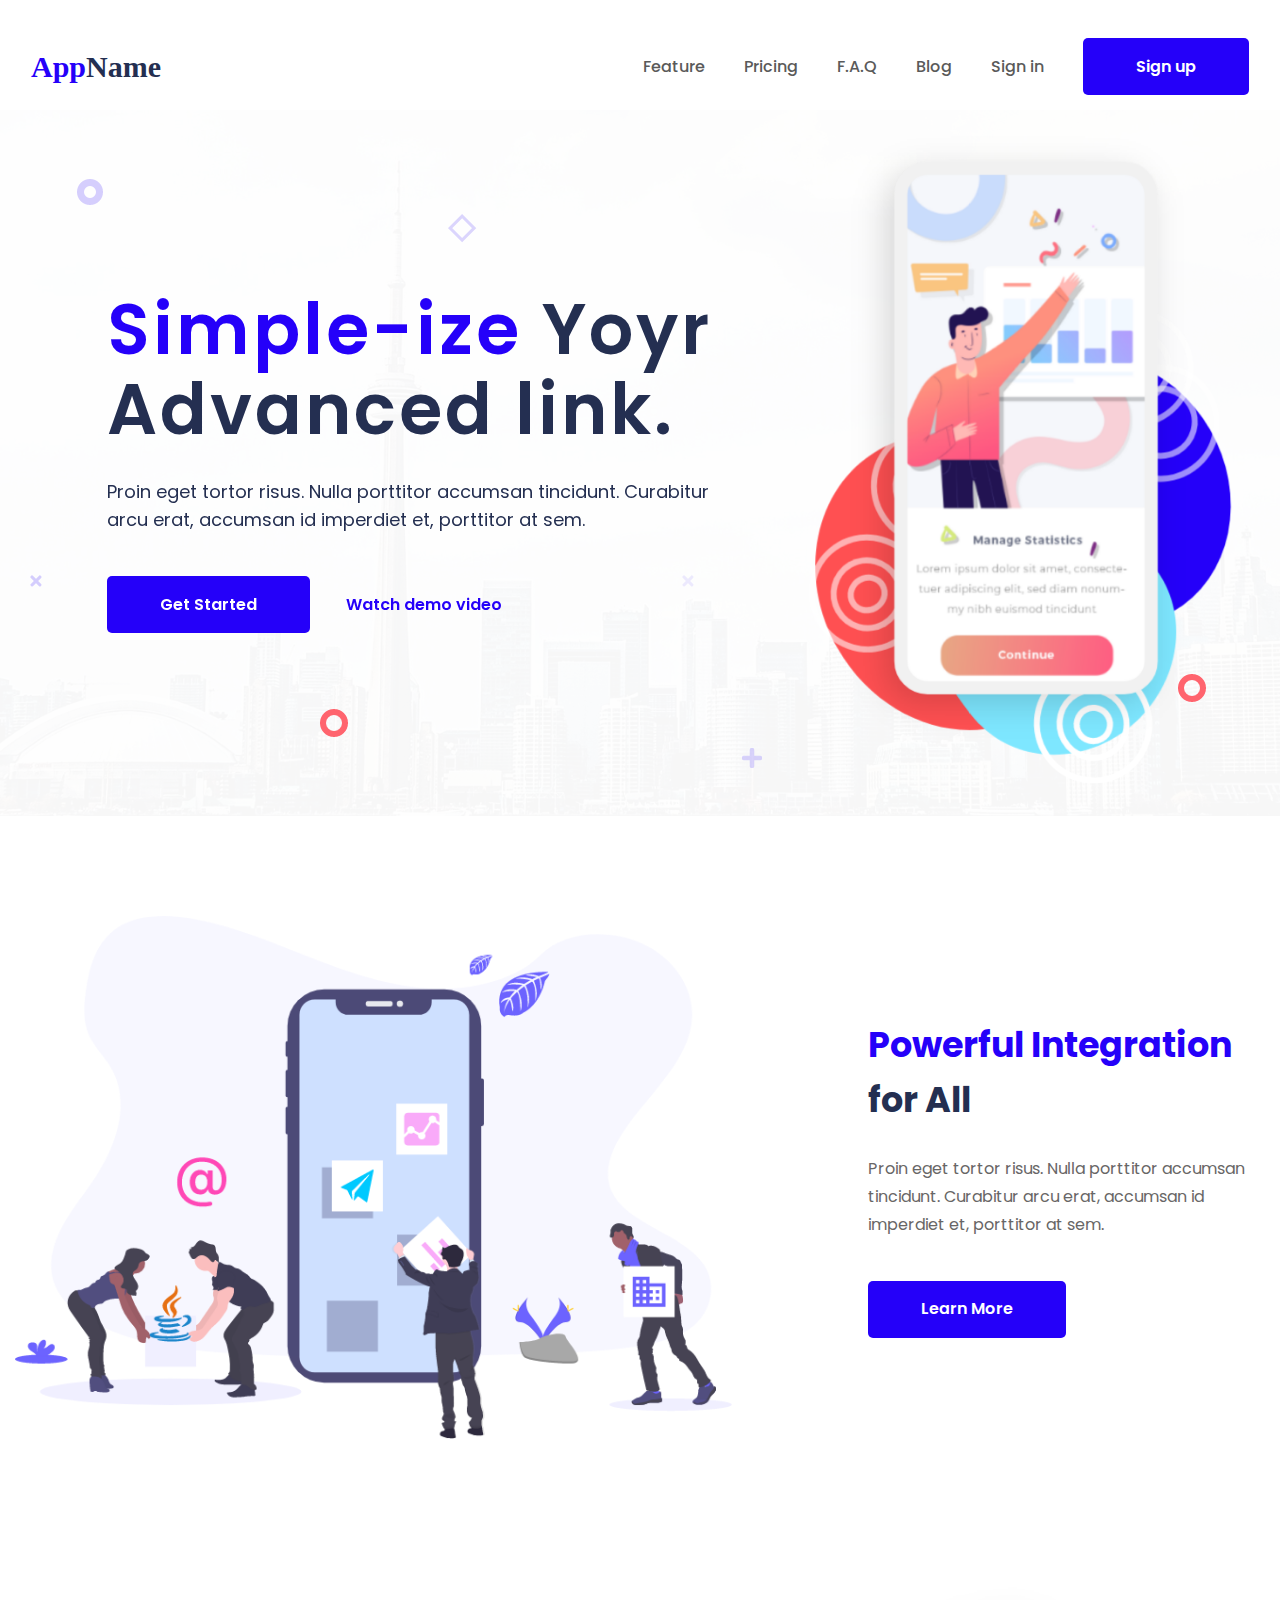
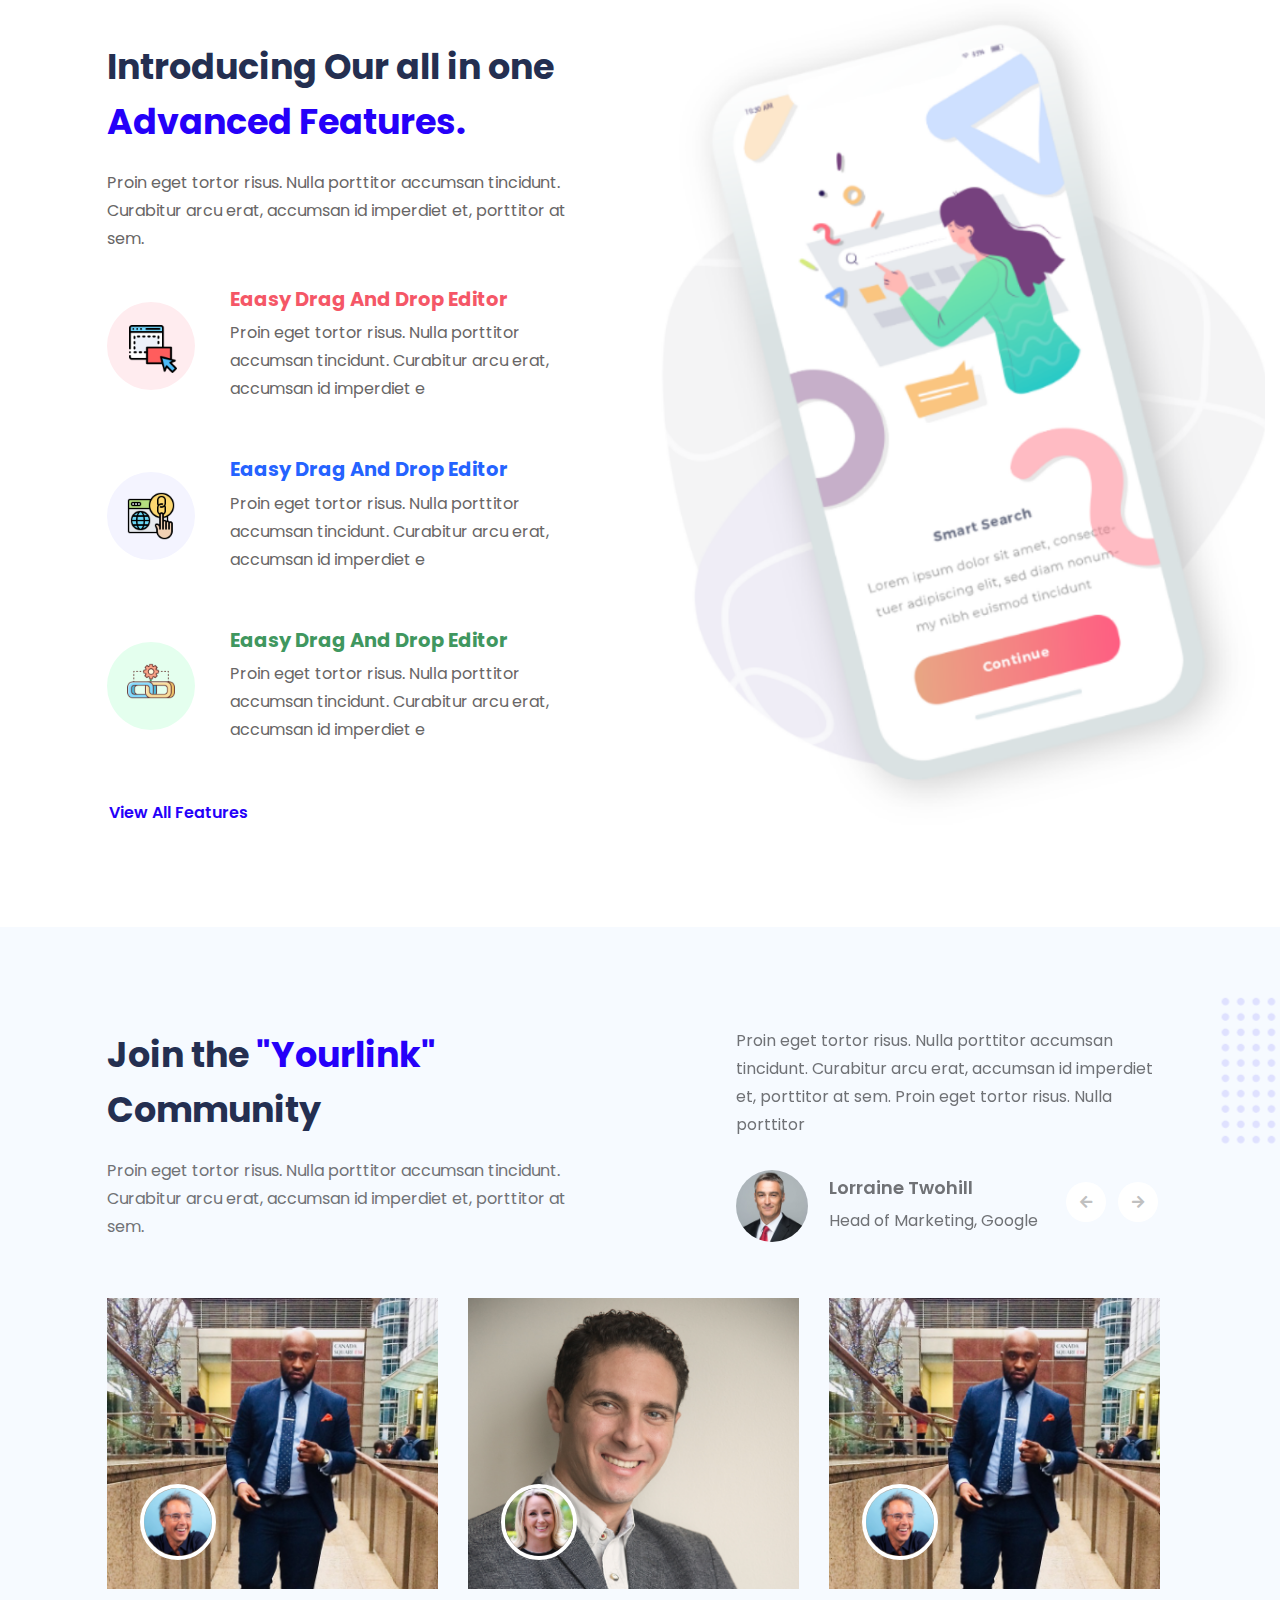
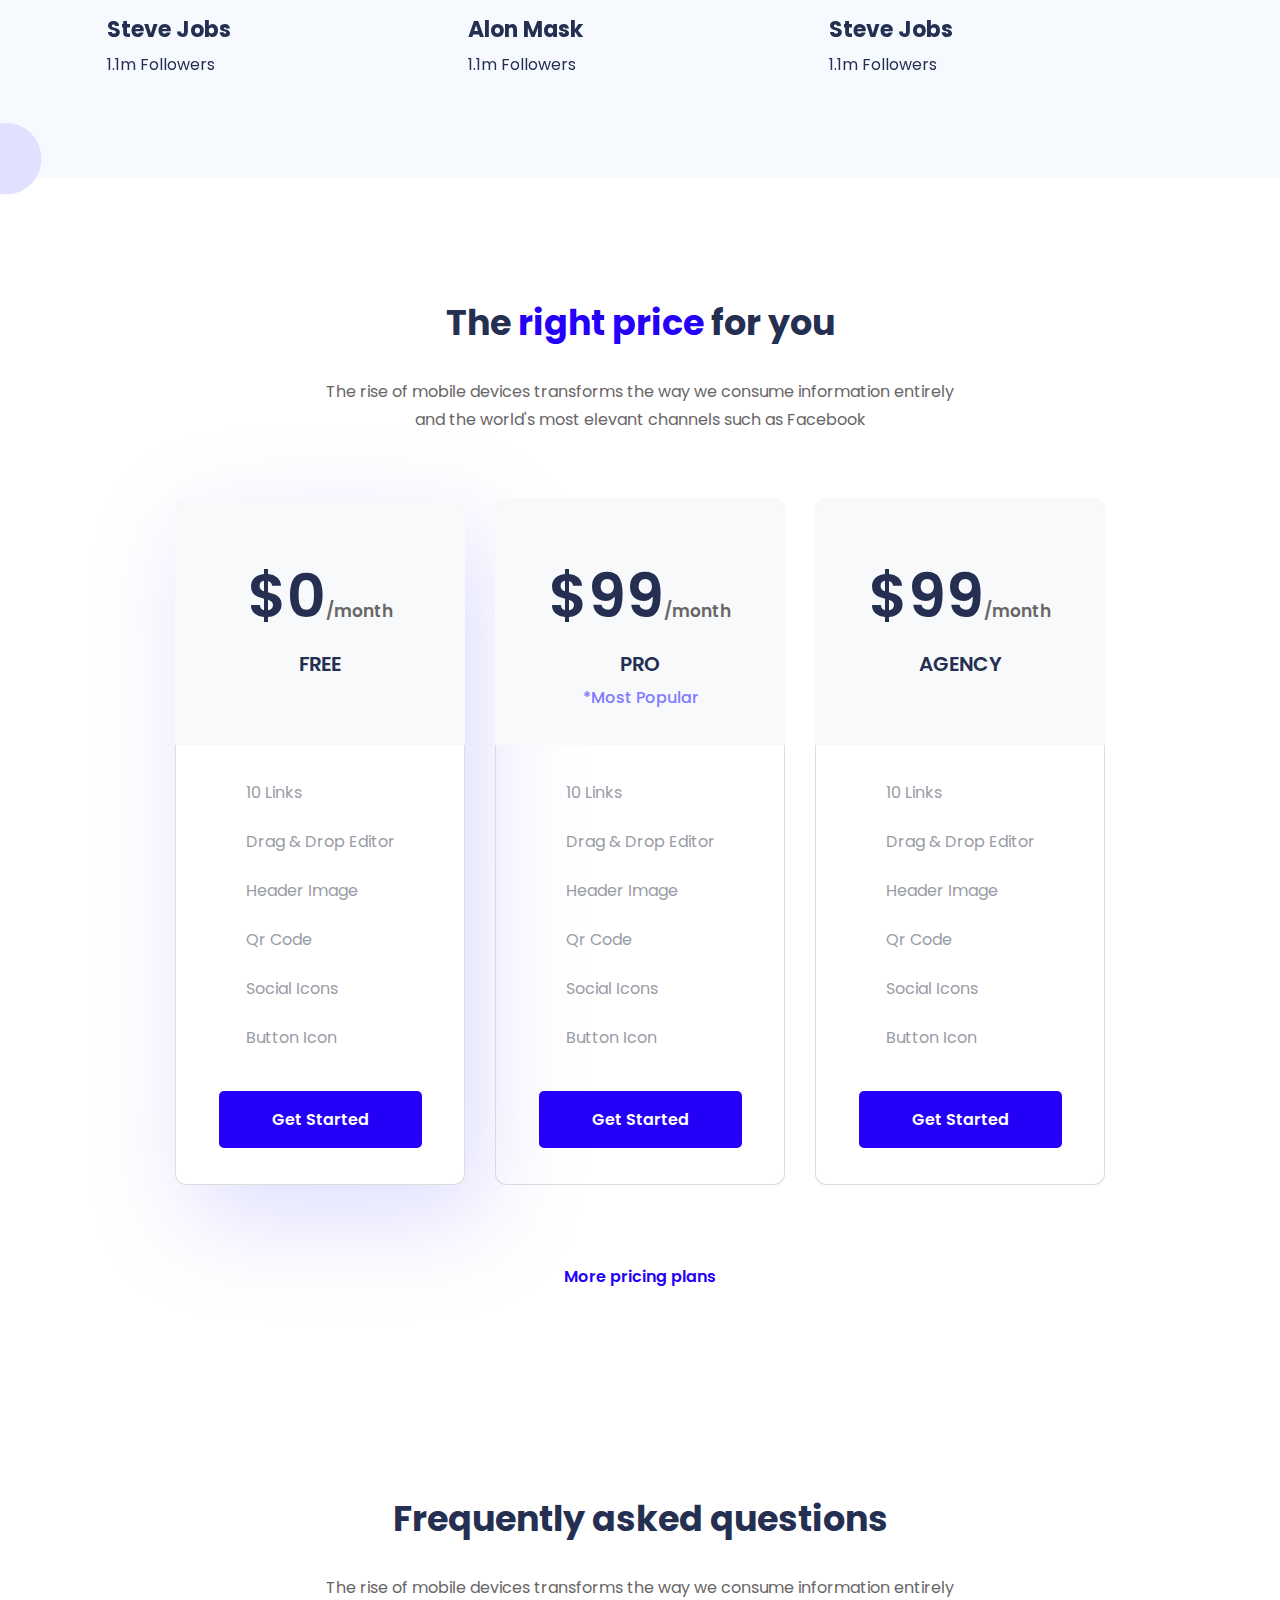
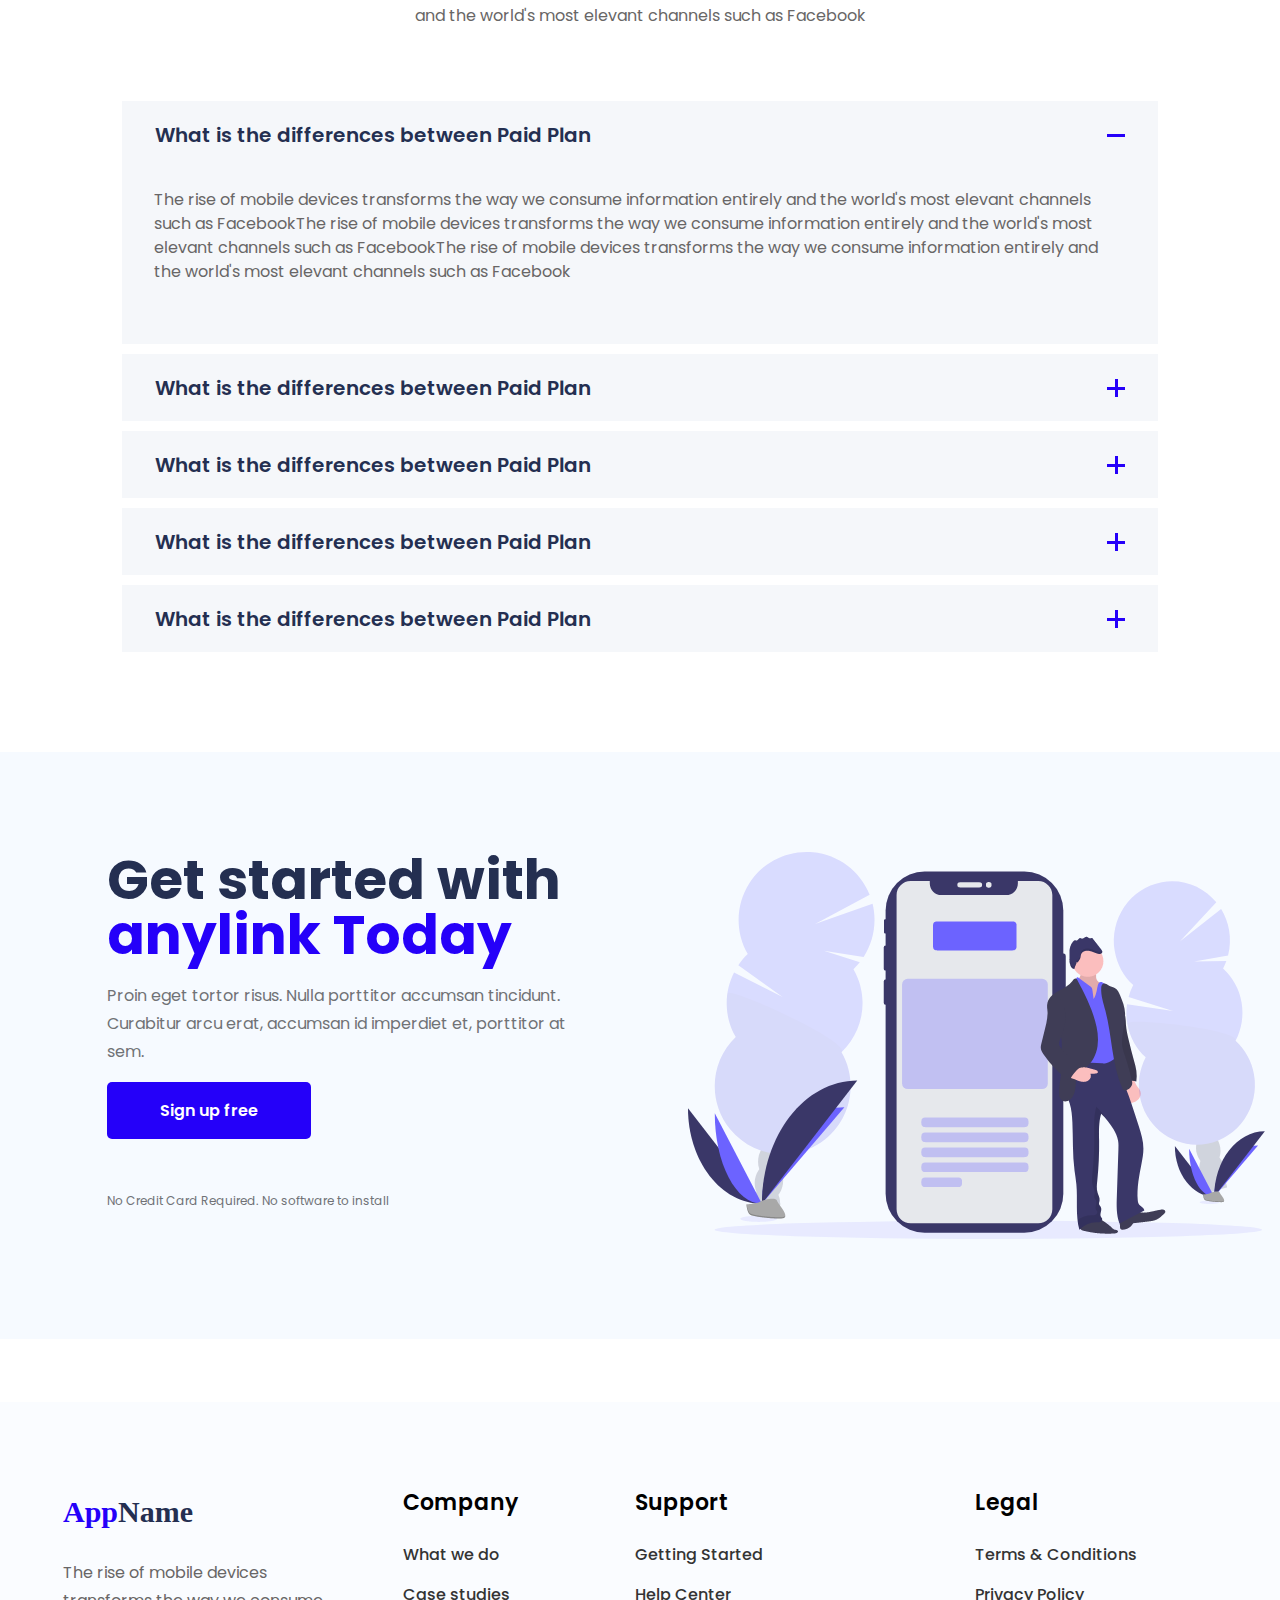
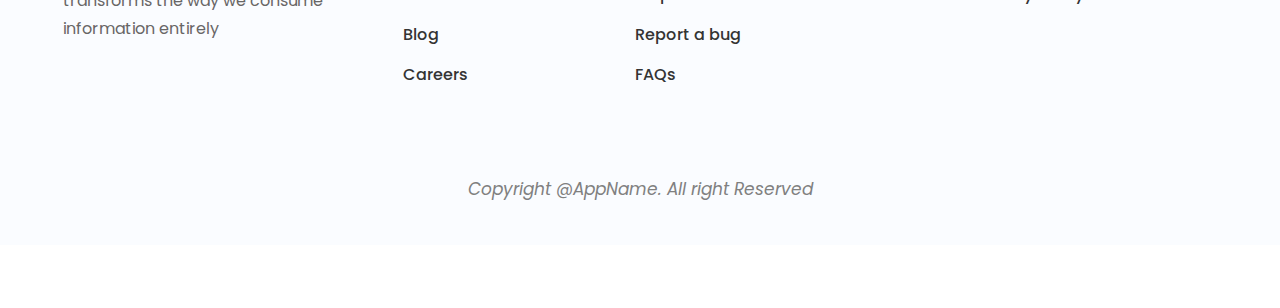
==== index.html @ e077b630 "AppName landing page init" ====
<!DOCTYPE html>
<html lang="en">
<head>
	<meta charset="UTF-8">
	<meta name="viewport" content="width=device-width, initial-scale=1, shrink-to-fit=no">
	<!-- Site Meta Data for Better SEO -->
    <meta name="author" content="Developer Zahid | Zahid Hasan Munna">
    <meta name="description" content="My name is Zahid Hasan Munna. I'm a Front-End Developer. I created this App Landing Page Website from a Adobe XD Template">
    <meta name="keywords" content="app landing page, app landing website, landing page, landing website, app website, frontend developer, frontend designer, xd to HTML, xd to website, web designer, developer, designer, dev-z">
	<meta property="og:image" content="./assets/images/web-preview/og-image.png">
	<meta name="theme-color" content="#817AFF">
	<meta name="twitter:card" content="summary_large_image">
	<!-- Site Title -->
	<title>AppName</title>
	<!-- Favicon Link -->
	<link rel="icon" type="image/png" sizes="512x512" href="./assets/images/favicon/android-chrome-512x512.png">
	<link rel="icon" type="image/png" sizes="192x192" href="./assets/images/favicon/android-chrome-192x192.png">
	<link rel="apple-touch-icon" sizes="180x180" href="./assets/images/favicon/apple-touch-icon.png">
	<link rel="icon" type="image/png" sizes="32x32" href="./assets/images/favicon/favicon-32x32.png">
	<link rel="icon" type="image/png" sizes="16x16" href="./assets/images/favicon/favicon-16x16.png">
	<link rel="icon" type="image/x-icon" href="./assets/images/favicon/favicon.ico">
	<!-- All CSS -->
	<link rel="stylesheet" href="./assets/plugins/bootstrap/css/bootstrap.min.css">
	<link rel="stylesheet" href="./assets/plugins/slick-slider/css/slick.css">
	<link rel="stylesheet" href="./assets/css/style.css">
</head>
<body data-spy="scroll" data-target="#navbarSupportedContent" data-offset="100">
	<!-- Header Section -->
	<header class="header header--primary w-100">
		<nav class="navbar navbar-expand-lg">
			<div class="container">
				<a class="navbar-brand font-weight-bold" href="./index.html">
					<img src="./assets/images/logo/logo.svg" alt="Logo Image" class="img-fluid">
				</a>
				<button class="navbar-toggler" type="button" data-toggle="collapse" data-target="#navbarSupportedContent" aria-controls="navbarSupportedContent" aria-expanded="false" aria-label="Toggle navigation">
					<i class="appname-icon-menu"></i>
				</button>
			
				<div class="collapse navbar-collapse" id="navbarSupportedContent">
					<ul class="navbar-nav align-items-lg-center text-center ml-auto">
						<li class="nav-item">
							<a class="nav-link" href="#feature">Feature</a>
						</li>
						<li class="nav-item">
							<a class="nav-link" href="#pricing">Pricing</a>
						</li>
						<li class="nav-item">
							<a class="nav-link" href="#faq">F.A.Q</a>
						</li>
						<li class="nav-item dropdown">
							<a class="nav-link dropdown-toggle" href="#!" id="navbarDropdown" role="button" data-toggle="dropdown" aria-haspopup="true" aria-expanded="false">
								Blog
							</a>
							<div class="dropdown-menu mt-0 border-0 text-center text-lg-left" aria-labelledby="navbarDropdown">
								<a class="dropdown-item" href="./blog.html">Blog</a>
								<a class="dropdown-item" href="./blog-details.html">Blog Details</a>
							</div>
						</li>
						<li class="nav-item">
							<a class="nav-link" href="./login.html">Sign in</a>
						</li>
						<li class="nav-item">
							<a class="primary-btn d-inline-block" href="#!">Sign up</a>
						</li>
					</ul>
				</div>
			</div>
		</nav>
	</header>
	<!-- Off Canvas Menu Toggler -->
	<div class="offCanvasMenuCloser position-fixed" data-toggle="collapse" data-target="#navbarSupportedContent" role="button" aria-controls="navbarSupportedContent" aria-expanded="false" aria-label="Toggle navigation"></div>

	<!-- Banner Section -->
	<section class="banner position-relative overflow-hidden">
		<span class="shape shape--1 d-inline-block user-select-none position-absolute">
			<img src="./assets/images/banner/banner-shape-1.png" alt="Banner Shape" class="shape__image shape__image--1 img-fluid" style="--i:0">
		</span>
		<span class="shape shape--2 d-inline-block user-select-none position-absolute">
			<img src="./assets/images/banner/banner-shape-2.png" alt="Banner Shape" class="shape__image shape__image--2 img-fluid" style="--i:1">
		</span>
		<span class="shape shape--3 d-inline-block user-select-none position-absolute">
			<img src="./assets/images/banner/banner-shape-3.png" alt="Banner Shape" class="shape__image shape__image--3 img-fluid" style="--i:2">
		</span>
		<span class="shape shape--4 d-inline-block user-select-none position-absolute">
			<img src="./assets/images/banner/banner-shape-4.png" alt="Banner Shape" class="shape__image shape__image--4 img-fluid" style="--i:3">
		</span>
		<span class="shape shape--5 d-inline-block user-select-none position-absolute">
			<img src="./assets/images/banner/banner-shape-1.png" alt="Banner Shape" class="shape__image shape__image--5 img-fluid" style="--i:4">
		</span>
		<span class="shape shape--6 d-inline-block user-select-none position-absolute">
			<img src="./assets/images/banner/banner-shape-5.png" alt="Banner Shape" class="shape__image shape__image--6 img-fluid" style="--i:5">
		</span>
		<span class="shape shape--7 d-inline-block user-select-none position-absolute">
			<img src="./assets/images/banner/banner-shape-3.png" alt="Banner Shape" class="shape__image shape__image--7 img-fluid" style="--i:6">
		</span>
		<div class="container">
			<div class="row align-items-center">
				<div class="col-xl-6 offset-xl-1 col-lg-7 pl-xl-0 text-center text-lg-left">
					<h1 class="banner__title secondary-color"><span class="primary-color">Simple-ize</span> Yoyr Advanced link.</h1>
					<p class="banner__text secondary-color">Proin eget tortor risus. Nulla porttitor accumsan tincidunt. Curabitur arcu erat, accumsan id imperdiet et, porttitor at sem.</p>
					<div class="d-flex flex-column flex-sm-row align-items-center justify-content-center justify-content-lg-start">
						<a href="#!" class="primary-btn d-inline-block mb-4 mb-sm-0">Get Started</a>
						<a href="#!" class="secondary-btn d-inline-block">Watch demo video</a>
					</div>
				</div>
				<div class="col-xl-5 col-lg-5 pr-xl-0 text-center text-lg-right">
					<img src="./assets/images/banner/banner-image.png" alt="Banner Image" class="banner__image w-100">
				</div>
			</div>
		</div>
	</section>

	<!-- About Section -->
	<section class="about section-gap">
		<div class="container">
			<div class="row align-items-center">
				<div class="col-xl-7 col-lg-6 mb-4 mb-lg-0 text-center text-lg-left">
					<img src="./assets/images/about/about-image.png" alt="About Image" class="about__image w-100">
				</div>
				<div class="col-xl-4 col-lg-6 offset-xl-1 text-center text-lg-left">
					<div class="section-header">
						<h1 class="section-header__title secondary-color font-weight-bold"><span class="primary-color">Powerful Integration</span> for All</h1>
					</div>
					<p class="about__text">Proin eget tortor risus. Nulla porttitor accumsan tincidunt. Curabitur arcu erat, accumsan id imperdiet et, porttitor at sem.</p>
					<a href="#!" class="primary-btn d-inline-block">Learn More</a>
				</div>
			</div>
		</div>
	</section>

	<!-- Feature Section -->
	<section id="feature" class="feature section-gap overflow-hidden">
		<div class="container">
			<div class="row flex-lg-row-reverse">
				<div class="col-xl-6 col-lg-6 text-center text-lg-right">
					<img src="./assets/images/features/features-image.png" alt="Feature Image" class="feature__image">
				</div>
				<div class="col-xl-5 offset-xl-1 col-lg-6 pl-xl-0">
					<div class="section-header text-center text-md-left">
						<h1 class="section-header__title secondary-color font-weight-bold">Introducing Our all in one <span class="primary-color">Advanced Features.</span></h1>
					</div>
					<p class="feature__text pr-xl-5 text-center text-md-left">Proin eget tortor risus. Nulla porttitor accumsan tincidunt. Curabitur arcu erat, accumsan id imperdiet et, porttitor at sem.</p>
					<div class="row">
						<div class="col-xl-11 text-center text-sm-left">
							<div class="feature__block d-sm-flex align-items-center">
								<div class="feature__block__image flex-shrink-0">
									<img src="./assets/images/features/features-item-1.png" alt="Features Item Image" class="img-fluid">
								</div>
								<div class="feature__block__content mt-4 mt-sm-0">
									<h2 class="feature__block__title font-weight-bold danger-color">Eaasy Drag And Drop Editor</h2>
									<p class="mb-0">Proin eget tortor risus. Nulla porttitor accumsan tincidunt. Curabitur arcu erat, accumsan id imperdiet e</p>
								</div>
							</div>
							<div class="feature__block d-sm-flex align-items-center">
								<div class="feature__block__image flex-shrink-0">
									<img src="./assets/images/features/features-item-2.png" alt="Features Item Image" class="img-fluid">
								</div>
								<div class="feature__block__content mt-4 mt-sm-0">
									<h2 class="feature__block__title font-weight-bold primary-soft-color">Eaasy Drag And Drop Editor</h2>
									<p class="mb-0">Proin eget tortor risus. Nulla porttitor accumsan tincidunt. Curabitur arcu erat, accumsan id imperdiet e</p>
								</div>
							</div>
							<div class="feature__block d-sm-flex align-items-center">
								<div class="feature__block__image flex-shrink-0">
									<img src="./assets/images/features/features-item-3.png" alt="Features Item Image" class="img-fluid">
								</div>
								<div class="feature__block__content mt-4 mt-sm-0">
									<h2 class="feature__block__title font-weight-bold success-color">Eaasy Drag And Drop Editor</h2>
									<p class="mb-0">Proin eget tortor risus. Nulla porttitor accumsan tincidunt. Curabitur arcu erat, accumsan id imperdiet e</p>
								</div>
							</div>
							<div class="text-center text-md-left">
								<a href="#!" class="secondary-btn d-inline-block">View All Features</a>
							</div>
						</div>
					</div>
				</div>
			</div>
		</div>
	</section>

	<!-- Community Section -->
	<section class="community section-gap position-relative overflow-hidden">
		<img src="./assets/images/community/rounded-shape.png" alt="Rounded Shape" class="shape shape--left user-select-none img-fluid position-absolute">
		<img src="./assets/images/community/dotted-shape.png" alt="Dotted Shape" class="shape shape--right user-select-none img-fluid position-absolute">
		<div class="container">
			<div class="row justify-content-center">
				<div class="col-lg-5 pl-xl-0">
					<div class="section-header">
						<h1 class="section-header__title secondary-color font-weight-bold">Join the <span class="primary-color">"Yourlink"</span> Community</h1>
					</div>
					<p class="community__text pr-xl-5">Proin eget tortor risus. Nulla porttitor accumsan tincidunt. Curabitur arcu erat, accumsan id imperdiet et, porttitor at sem.</p>
				</div>
				<div class="col-lg-5 pl-xl-5">
					<div class="pl-xl-5">
						<div class="community__quote-slider">
							<div class="community__quote-slide">
								<p class="community__quote-slide__text mb-0">Proin eget tortor risus. Nulla porttitor accumsan tincidunt. Curabitur arcu erat, accumsan id imperdiet et, porttitor at sem. Proin eget tortor risus. Nulla porttitor </p>
								<div class="community__quote-slide__details d-flex align-items-center">
									<div class="community__quote-slide__avatar flex-shrink-0 rounded-circle position-relative">
										<img src="./assets/images/community/community-quote-image.png" alt="Community Quote Avatar" class="position-absolute w-100 h-100">
									</div>
									<div class="community__quote-slide__details__content">
										<h3 class="community__quote-slide__author">Lorraine Twohill</h3>
										<p class="community__quote-slide__position mb-0">Head of Marketing, Google</p>
									</div>
								</div>
							</div>
							<div class="community__quote-slide">
								<p class="community__quote-slide__text mb-0">Proin eget tortor risus. Nulla porttitor accumsan tincidunt. Curabitur arcu erat, accumsan id imperdiet et, porttitor at sem. Proin eget tortor risus. Nulla porttitor </p>
								<div class="community__quote-slide__details d-flex align-items-center">
									<div class="community__quote-slide__avatar flex-shrink-0 rounded-circle position-relative">
										<img src="./assets/images/community/community-image-sm-2.png" alt="Community Image Avatar" class="position-absolute w-100 h-100">
									</div>
									<div class="community__quote-slide__details__content">
										<h3 class="community__quote-slide__author">Steve Jobs</h3>
										<p class="community__quote-slide__position mb-0">Head of Marketing, Google</p>
									</div>
								</div>
							</div>
							<div class="community__quote-slide">
								<p class="community__quote-slide__text mb-0">Proin eget tortor risus. Nulla porttitor accumsan tincidunt. Curabitur arcu erat, accumsan id imperdiet et, porttitor at sem. Proin eget tortor risus. Nulla porttitor </p>
								<div class="community__quote-slide__details d-flex align-items-center">
									<div class="community__quote-slide__avatar flex-shrink-0 rounded-circle position-relative">
										<img src="./assets/images/community/community-image-sm-3.png" alt="Community Image Avatar" class="position-absolute w-100 h-100">
									</div>
									<div class="community__quote-slide__details__content">
										<h3 class="community__quote-slide__author">Jeff Bezos</h3>
										<p class="community__quote-slide__position mb-0">Head of Marketing, Google</p>
									</div>
								</div>
							</div>
							<div class="community__quote-slide">
								<p class="community__quote-slide__text mb-0">Proin eget tortor risus. Nulla porttitor accumsan tincidunt. Curabitur arcu erat, accumsan id imperdiet et, porttitor at sem. Proin eget tortor risus. Nulla porttitor </p>
								<div class="community__quote-slide__details d-flex align-items-center">
									<div class="community__quote-slide__avatar flex-shrink-0 rounded-circle position-relative">
										<img src="./assets/images/community/community-image-sm-2.png" alt="Community Image Avatar" class="position-absolute w-100 h-100">
									</div>
									<div class="community__quote-slide__details__content">
										<h3 class="community__quote-slide__author">Steve Jobs</h3>
										<p class="community__quote-slide__position mb-0">Head of Marketing, Google</p>
									</div>
								</div>
							</div>
						</div>
					</div>
				</div>
				<div class="col-lg-10 pl-xl-0 pb-3">
					<div class="community__preview-slider row">
						<div class="col-md-4 col-sm-6">
							<div class="community__preview-slide">
								<div class="community__preview-slide__image position-relative">
									<img src="./assets/images/community/community-image-1.png" alt="Community Image" class="w-100">
									<div class="community__preview-slide__avatar rounded-circle position-absolute">
										<img src="./assets/images/community/community-image-sm-1.png" alt="Community Image Avatar" class="position-absolute w-100 h-100">
									</div>
								</div>
								<h2 class="community__preview-slide__author font-weight-bold secondary-color"><a href="#!">Alon Mask</a></h2>
								<p class="community__preview-slide__meta secondary-color mb-0">1.1m Followers</p>
							</div>
						</div>
						<div class="col-md-4 col-sm-6">
							<div class="community__preview-slide">
								<div class="community__preview-slide__image position-relative">
									<img src="./assets/images/community/community-image-2.png" alt="Community Image" class="w-100">
									<div class="community__preview-slide__avatar rounded-circle position-absolute">
										<img src="./assets/images/community/community-image-sm-2.png" alt="Community Image Avatar" class="position-absolute w-100 h-100">
									</div>
								</div>
								<h2 class="community__preview-slide__author font-weight-bold secondary-color"><a href="#!">Steve Jobs</a></h2>
								<p class="community__preview-slide__meta secondary-color mb-0">1.1m Followers</p>
							</div>
						</div>
						<div class="col-md-4 col-sm-6">
							<div class="community__preview-slide">
								<div class="community__preview-slide__image position-relative">
									<img src="./assets/images/community/community-image-3.png" alt="Community Image" class="w-100">
									<div class="community__preview-slide__avatar rounded-circle position-absolute">
										<img src="./assets/images/community/community-image-sm-3.png" alt="Community Image Avatar" class="position-absolute w-100 h-100">
									</div>
								</div>
								<h2 class="community__preview-slide__author font-weight-bold secondary-color"><a href="#!">Jeff Bezos</a></h2>
								<p class="community__preview-slide__meta secondary-color mb-0">1.1m Followers</p>
							</div>
						</div>
						<div class="col-md-4 col-sm-6">
							<div class="community__preview-slide">
								<div class="community__preview-slide__image position-relative">
									<img src="./assets/images/community/community-image-2.png" alt="Community Image" class="w-100">
									<div class="community__preview-slide__avatar rounded-circle position-absolute">
										<img src="./assets/images/community/community-image-sm-2.png" alt="Community Image Avatar" class="position-absolute w-100 h-100">
									</div>
								</div>
								<h2 class="community__preview-slide__author font-weight-bold secondary-color"><a href="#!">Steve Jobs</a></h2>
								<p class="community__preview-slide__meta secondary-color mb-0">1.1m Followers</p>
							</div>
						</div>
					</div>
				</div>
			</div>
		</div>
	</section>

	<!-- Pricing Section -->
	<section id="pricing" class="pricing section-gap">
		<div class="container">
			<div class="row justify-content-center">
				<div class="section-header text-center col-12">
					<h1 class="section-header__title secondary-color font-weight-bold">The <span class="primary-color">right price</span> for you</h1>
				</div>
				<div class="col-lg-6 text-center px-lg-0">
					<p class="pricing__text">The rise of mobile devices transforms the way we consume information entirely and the world's most elevant channels such as Facebook</p>
				</div>
				<div class="col-12 mb-5"></div>
				<div class="col-xl-3 col-lg-4 col-md-6">
					<div class="pricing__block mx-auto active">
						<div class="pricing__block__head text-center">
							<h2 class="pricing__block__price"><span class="pricing__block__price__amount secondary-color">$0</span><span class="pricing__block__price__period">/month</span></h2>
							<h3 class="pricing__block__access text-uppercase secondary-color">Free</h3>
						</div>
						<div class="pricing__block__body d-flex flex-column align-items-center">
							<ul class="pricing__block__list">
								<li class="pricing__block__list__item">10 Links</li>
								<li class="pricing__block__list__item">Drag & Drop Editor</li>
								<li class="pricing__block__list__item">Header Image</li>
								<li class="pricing__block__list__item">Qr Code</li>
								<li class="pricing__block__list__item">Social Icons</li>
								<li class="pricing__block__list__item">Button Icon</li>
							</ul>
							<a href="#!" class="primary-btn d-inline-block">Get Started</a>
						</div>
					</div>
				</div>
				<div class="col-xl-3 col-lg-4 col-md-6">
					<div class="pricing__block mx-auto">
						<div class="pricing__block__head text-center position-relative">
							<h2 class="pricing__block__price"><span class="pricing__block__price__amount secondary-color">$99</span><span class="pricing__block__price__period">/month</span></h2>
							<h3 class="pricing__block__access text-uppercase secondary-color">Pro</h3>
							<p class="pricing__block__recommended position-absolute mb-0 w-100">*Most Popular</p>
						</div>
						<div class="pricing__block__body d-flex flex-column align-items-center">
							<ul class="pricing__block__list">
								<li class="pricing__block__list__item">10 Links</li>
								<li class="pricing__block__list__item">Drag & Drop Editor</li>
								<li class="pricing__block__list__item">Header Image</li>
								<li class="pricing__block__list__item">Qr Code</li>
								<li class="pricing__block__list__item">Social Icons</li>
								<li class="pricing__block__list__item">Button Icon</li>
							</ul>
							<a href="#!" class="primary-btn d-inline-block">Get Started</a>
						</div>
					</div>
				</div>
				<div class="col-xl-3 col-lg-4 col-md-6">
					<div class="pricing__block mx-auto">
						<div class="pricing__block__head text-center">
							<h2 class="pricing__block__price"><span class="pricing__block__price__amount secondary-color">$99</span><span class="pricing__block__price__period">/month</span></h2>
							<h3 class="pricing__block__access text-uppercase secondary-color">AGENCY</h3>
						</div>
						<div class="pricing__block__body d-flex flex-column align-items-center">
							<ul class="pricing__block__list">
								<li class="pricing__block__list__item">10 Links</li>
								<li class="pricing__block__list__item">Drag & Drop Editor</li>
								<li class="pricing__block__list__item">Header Image</li>
								<li class="pricing__block__list__item">Qr Code</li>
								<li class="pricing__block__list__item">Social Icons</li>
								<li class="pricing__block__list__item">Button Icon</li>
							</ul>
							<a href="#!" class="primary-btn d-inline-block">Get Started</a>
						</div>
					</div>
				</div>
				<div class="col-12 text-center">
					<a href="#!" class="secondary-btn d-inline-block mt-lg-5">More pricing plans</a>
				</div>
			</div>
		</div>
	</section>

	<!-- F.A.Q. Section -->
	<section id="faq" class="faq section-gap">
		<div class="container">
			<div class="row justify-content-center">
				<div class="section-header text-center col-12">
					<h1 class="section-header__title secondary-color font-weight-bold">Frequently asked questions</h1>
				</div>
				<div class="col-lg-6 px-lg-0 text-center">
					<p>The rise of mobile devices transforms the way we consume information entirely and the world's most elevant channels such as Facebook</p>
				</div>
				<div class="col-lg-10">
					<div class="accordion" id="accordionExample">
						<div class="card border-0 rounded-0">
						  <div class="card-header bg-transparent border-0" id="headingOne">
							<h2 class="mb-0">
							  <button class="btn text-left d-flex align-items-center justify-content-between shadow-none secondary-color w-100" type="button" data-toggle="collapse" data-target="#collapseOne" aria-expanded="true" aria-controls="collapseOne">
								What is the differences between Paid Plan
								<span class="btn__icon d-inline-flex align-items-center justify-content-center flex-shrink-0 position-relative ml-2"></span>
							  </button>
							</h2>
						  </div>
					  
						  <div id="collapseOne" class="collapse show" aria-labelledby="headingOne" data-parent="#accordionExample">
							<div class="card-body">
								The rise of mobile devices transforms the way we consume information entirely and the world's most elevant channels such as FacebookThe rise of mobile devices transforms the way we consume information entirely and the world's most elevant channels such as FacebookThe rise of mobile devices transforms the way we consume information entirely and the world's most elevant channels such as Facebook
							</div>
						  </div>
						</div>
						<div class="card border-0 rounded-0">
						  <div class="card-header bg-transparent border-0" id="headingTwo">
							<h2 class="mb-0">
							  <button class="btn text-left d-flex align-items-center justify-content-between shadow-none secondary-color w-100" type="button" data-toggle="collapse" data-target="#collapseTwo" aria-expanded="false" aria-controls="collapseTwo">
								What is the differences between Paid Plan
								<span class="btn__icon d-inline-flex align-items-center justify-content-center flex-shrink-0 position-relative ml-2"></span>
							  </button>
							</h2>
						  </div>
						  <div id="collapseTwo" class="collapse" aria-labelledby="headingTwo" data-parent="#accordionExample">
							<div class="card-body">
								The rise of mobile devices transforms the way we consume information entirely and the world's most elevant channels such as FacebookThe rise of mobile devices transforms the way we consume information entirely and the world's most elevant channels such as FacebookThe rise of mobile devices transforms the way we consume information entirely and the world's most elevant channels such as Facebook
							</div>
						  </div>
						</div>
						<div class="card border-0 rounded-0">
						  <div class="card-header bg-transparent border-0" id="headingThree">
							<h2 class="mb-0">
							  <button class="btn text-left d-flex align-items-center justify-content-between shadow-none secondary-color w-100" type="button" data-toggle="collapse" data-target="#collapseThree" aria-expanded="false" aria-controls="collapseThree">
								What is the differences between Paid Plan
								<span class="btn__icon d-inline-flex align-items-center justify-content-center flex-shrink-0 position-relative ml-2"></span>
							  </button>
							</h2>
						  </div>
						  <div id="collapseThree" class="collapse" aria-labelledby="headingThree" data-parent="#accordionExample">
							<div class="card-body">
								The rise of mobile devices transforms the way we consume information entirely and the world's most elevant channels such as FacebookThe rise of mobile devices transforms the way we consume information entirely and the world's most elevant channels such as FacebookThe rise of mobile devices transforms the way we consume information entirely and the world's most elevant channels such as Facebook
							</div>
						  </div>
						</div>
						<div class="card border-0 rounded-0">
						  <div class="card-header bg-transparent border-0" id="headingFour">
							<h2 class="mb-0">
							  <button class="btn text-left d-flex align-items-center justify-content-between shadow-none secondary-color w-100" type="button" data-toggle="collapse" data-target="#collapseFour" aria-expanded="false" aria-controls="collapseFour">
								What is the differences between Paid Plan
								<span class="btn__icon d-inline-flex align-items-center justify-content-center flex-shrink-0 position-relative ml-2"></span>
							  </button>
							</h2>
						  </div>
						  <div id="collapseFour" class="collapse" aria-labelledby="headingFour" data-parent="#accordionExample">
							<div class="card-body">
								The rise of mobile devices transforms the way we consume information entirely and the world's most elevant channels such as FacebookThe rise of mobile devices transforms the way we consume information entirely and the world's most elevant channels such as FacebookThe rise of mobile devices transforms the way we consume information entirely and the world's most elevant channels such as Facebook
							</div>
						  </div>
						</div>
						<div class="card border-0 rounded-0">
						  <div class="card-header bg-transparent border-0" id="headingFive">
							<h2 class="mb-0">
							  <button class="btn text-left d-flex align-items-center justify-content-between shadow-none secondary-color w-100" type="button" data-toggle="collapse" data-target="#collapseFive" aria-expanded="false" aria-controls="collapseFive">
								What is the differences between Paid Plan
								<span class="btn__icon d-inline-flex align-items-center justify-content-center flex-shrink-0 position-relative ml-2"></span>
							  </button>
							</h2>
						  </div>
						  <div id="collapseFive" class="collapse" aria-labelledby="headingFive" data-parent="#accordionExample">
							<div class="card-body">
								The rise of mobile devices transforms the way we consume information entirely and the world's most elevant channels such as FacebookThe rise of mobile devices transforms the way we consume information entirely and the world's most elevant channels such as FacebookThe rise of mobile devices transforms the way we consume information entirely and the world's most elevant channels such as Facebook
							</div>
						  </div>
						</div>
					</div>
				</div>
			</div>
		</div>
	</section>

	<!-- Get Started Section -->
	<section class="get-start section-gap">
		<div class="container">
			<div class="row flex-lg-row-reverse">
				<div class="col-lg-6 text-center text-lg-right mb-5 mb-lg-0">
					<img src="./assets/images/get-started/get-started-image.png" alt="Get Started Image" class="img-fluid">
				</div>
				<div class="col-xl-5 offset-xl-1 col-lg-6 pl-xl-0 text-center text-lg-left">
					<div class="section-header">
						<h1 class="section-header__title secondary-color font-weight-bold">Get started with <span class="primary-color">anylink Today</span></h1>
					</div>
					<p class="pr-xl-5">Proin eget tortor risus. Nulla porttitor accumsan tincidunt. Curabitur arcu erat, accumsan id imperdiet et, porttitor at sem.</p>
					<a href="#!" class="primary-btn d-inline-block mb-4 mb-sm-0">Sign up free</a>
					<p class="get-start__cautious-text mt-5 mb-0">No Credit Card Required. No software to install</p>
				</div>
			</div>
		</div>
	</section>

	<!-- Footer Section -->
	<footer class="footer d-flex flex-column align-items-center position-relative">
		<div class="footer__top w-100">
			<div class="container">
				<div class="row justify-content-between">
					<div class="col-lg-3 col-sm-6 ml-xl-5">
						<div class="footer__block">
							<a href="./index.html" class="footer__block__logo d-inline-block">
								<img src="./assets/images/logo/logo.svg" alt="logo image" class="img-fluid">
							</a>
							<p>The rise of mobile devices transforms the way we consume information entirely</p>
						</div>
					</div>
					<div class="col-lg-2 col-sm-6">
						<div class="footer__block">
							<h3 class="footer__block__title">Company</h3>
							<ul class="footer__block__list mb-0">
								<li class="footer__block__list__item">
									<a href="#!" class="footer__block__list__link">What we do</a>
								</li>
								<li class="footer__block__list__item">
									<a href="#!" class="footer__block__list__link">Case studies</a>
								</li>
								<li class="footer__block__list__item">
									<a href="#!" class="footer__block__list__link">Blog</a>
								</li>
								<li class="footer__block__list__item">
									<a href="#!" class="footer__block__list__link">Careers</a>
								</li>
							</ul>
						</div>
					</div>
					<div class="col-lg-3 col-sm-6">
						<div class="footer__block">
							<h3 class="footer__block__title">Support</h3>
							<ul class="footer__block__list mb-0">
								<li class="footer__block__list__item">
									<a href="#!" class="footer__block__list__link">Getting Started</a>
								</li>
								<li class="footer__block__list__item">
									<a href="#!" class="footer__block__list__link">Help Center</a>
								</li>
								<li class="footer__block__list__item">
									<a href="#!" class="footer__block__list__link">Report a bug</a>
								</li>
								<li class="footer__block__list__item">
									<a href="#!" class="footer__block__list__link">FAQs</a>
								</li>
							</ul>
						</div>
					</div>
					<div class="col-lg-3 col-sm-6">
						<div class="footer__block mb-0">
							<h3 class="footer__block__title">Legal</h3>
							<ul class="footer__block__list mb-0">
								<li class="footer__block__list__item">
									<a href="#!" class="footer__block__list__link">Terms & Conditions</a>
								</li>
								<li class="footer__block__list__item">
									<a href="#!" class="footer__block__list__link">Privacy Policy</a>
								</li>
							</ul>
						</div>
					</div>
				</div>
			</div>
		</div>
		<div class="footer__bottom text-center">
			<div class="container">
				<p class="footer__copyright font-italic mb-0">Copyright @<a href="./index.html" class="footer__copyright__link">AppName</a>. All right Reserved</p>
			</div>
		</div>
	</footer>

	<!-- Scroll To Top Button -->
	<div class="scroll-top position-fixed">
		<button class="scroll-top__btn border-0 d-inline-flex align-items-center justify-content-center"><span class="appname-icon-up"></span></button>
	</div>

	<!-- All Scripts -->
	<script src="./assets/js/jquery-1.12.4.min.js"></script>
	<script src="./assets/plugins/bootstrap/js/bootstrap.min.js"></script>
	<script src="./assets/plugins/slick-slider/js/slick.js"></script>
	<script src="./assets/js/script.js"></script>
</body>
</html>
---- assets/css/style.css ----
/* 
------------------
Template Name: AppName | App Landing Page Template
Version: 1.00
------------------

----------------
Table of Content
----------------

1.Google Fonts Link
2.Typography Reset
3.Reset CSS

------------------
*/
/* Google Fonts Link */
@import url("https://fonts.googleapis.com/css2?family=Poppins:wght@300;400;500;600;700&display=swap");
/* Custom Icons Link */
@import url("../fonts/appname-icon/style.css");
/* Typography Reset */
h1, .h1,
h2, .h2,
h3, .h3,
h4, .h4,
h5, .h5,
h6, .h6 {
  font-family: "Poppins", sans-serif;
}

h1, .h1 {
  font-size: 2.25rem;
}

h2, .h2 {
  font-size: 1.875rem;
}

h3, .h3 {
  font-size: 1.5rem;
}

h4, .h4 {
  font-size: 1.125rem;
}

h5, .h5 {
  font-size: 0.75rem;
}

p {
  font-size: 1rem;
  line-height: 1.75rem;
}

/* Reset CSS */
*,
*::before,
*::after {
  margin: 0;
  padding: 0;
  outline: none;
  -webkit-tap-highlight-color: transparent;
}

::-moz-selection {
  color: #F5F7FA;
  background: #817AFF;
}

::selection {
  color: #F5F7FA;
  background: #817AFF;
}

html,
body {
  scroll-behavior: smooth;
}

html {
  font-size: 16px;
  -webkit-text-size-adjust: none;
     -moz-text-size-adjust: none;
      -ms-text-size-adjust: none;
          text-size-adjust: none;
}

body {
  color: #686666;
  font-weight: 400;
  font-family: "Poppins", sans-serif;
}

a,
a:hover,
a:focus,
a:active {
  text-decoration: none;
  color: unset;
}

button,
button:hover,
button:focus,
button:active {
  outline: none;
}

input:-webkit-autofill {
  -webkit-text-fill-color: unset;
  -webkit-transition: background-color 5000s;
  -o-transition: background-color 5000s;
  -moz-transition: background-color 5000s;
  transition: background-color 5000s;
}

ul,
ol {
  list-style: none;
}

img {
  -o-object-fit: cover;
     object-fit: cover;
}

.user-select-none {
  pointer-events: none;
}

.list-inline {
  font-size: 0;
}

.list-inline-item {
  font-size: 1rem;
}

/* Custom Container Style */
@media (min-width: 1200px) {
  .container {
    max-width: 1290px;
  }
}

/* Common Slick Style */
.slick__arrows {
  position: absolute;
  bottom: 0;
  z-index: 3;
  width: 2.5rem;
  height: 2.5rem;
  color: silver;
  background-color: #ffffff;
  font-size: 0.75rem;
  text-align: center;
  cursor: pointer;
}

@media (max-width: 480px) {
  .slick__arrows {
    -webkit-transform: translateY(150%);
       -moz-transform: translateY(150%);
        -ms-transform: translateY(150%);
         -o-transform: translateY(150%);
            transform: translateY(150%);
  }
}

@media (min-width: 481px) {
  .slick__arrows {
    -webkit-transform: translateY(-50%);
       -moz-transform: translateY(-50%);
        -ms-transform: translateY(-50%);
         -o-transform: translateY(-50%);
            transform: translateY(-50%);
  }
}

.slick__arrows--left {
  right: 3.25rem;
}

.slick__arrows--right {
  right: 0;
}

.slick__arrows:hover, .slick__arrows:focus {
  color: #817AFF;
  background-color: #e9e9e9;
}

.slick-dots {
  display: -webkit-box;
  display: -webkit-flex;
  display: -moz-box;
  display: -ms-flexbox;
  display: flex;
  -webkit-box-pack: center;
  -webkit-justify-content: center;
     -moz-box-pack: center;
      -ms-flex-pack: center;
          justify-content: center;
  margin-bottom: 0;
  line-height: 0;
}

.slick-dots li:not(:last-child) {
  margin-right: 1rem;
}

.slick-dots li button {
  font-size: 0;
  width: 0.5rem;
  height: 0.5rem;
  background: #2500F9;
  border: 1px solid #2500F9;
  border-radius: 0.5rem;
}

.slick-dots li.slick-active button {
  width: 1rem;
  background: transparent;
}

/* Preloader Section Style */
.preloader {
  top: 0;
  left: 0;
  z-index: 9999;
}

/* Common Section Gap Style */
.section-gap {
  padding: 6.25rem 0;
}

@media (max-width: 991px) {
  .section-gap {
    padding: 4.375rem 0;
  }
}

@media (max-width: 767px) {
  .section-gap {
    padding: 3.75rem 0;
  }
}

.section-gap--fix {
  padding-bottom: -moz-calc(6rem - 30px);
  padding-bottom: calc(6rem - 30px);
}

@media (max-width: 991px) {
  .section-gap--fix {
    padding-bottom: -moz-calc(3rem - 30px);
    padding-bottom: calc(3rem - 30px);
  }
}

/* Common Section Heading Style */
.section-header {
  margin-bottom: 1.25rem;
}

.section-header__title {
  font-size: 2.1875rem;
}

@media (max-width: 767px) {
  .section-header__title {
    font-size: 1.875rem;
  }
}

@media (max-width: 575px) {
  .section-header__title {
    font-size: 1.625rem;
  }
}

@media (min-width: 992px) {
  .section-header__title {
    line-height: 3.4375rem;
  }
}

/* Common Color's Style */
.primary-color {
  color: #2500F9;
}

.primary-soft-color {
  color: #2563FF;
}

.secondary-color {
  color: #242F51;
}

.danger-color {
  color: #F55767;
}

.success-color {
  color: #40975F;
}

/* Common Transition Style */
.slick__arrows, .slick-dots li button, .primary-btn, .secondary-btn, .scroll-top__btn, .accordion .card .btn__icon::after, .header, .header .navbar-toggler, .header .navbar .nav-item .dropdown-menu, .header .navbar .nav-item .dropdown-item, .header .navbar .nav-link, .footer__block__list__link, .footer__copyright__link {
  -webkit-transition: all linear .3s;
  -o-transition: all linear .3s;
  -moz-transition: all linear .3s;
  transition: all linear .3s;
}

/* Common Pseudo Elements Style */
/* Common Button's Style */
.primary-btn,
.secondary-btn {
  font-weight: 600;
}

.primary-btn {
  color: #ffffff;
  background: #2500F9;
  font-size: 1rem;
  padding: 1.03125rem 3.3125rem;
  border-radius: 5px;
}

.primary-btn:hover, .primary-btn:focus {
  color: #ffffff;
  background: #242F51;
}

.secondary-btn {
  color: #2500F9;
  font-size: 1rem;
  padding: 0.125rem;
}

.secondary-btn:hover, .secondary-btn:focus {
  color: #2500F9;
  text-decoration: underline;
}

.scroll-top {
  bottom: 3%;
  right: 1%;
  display: none;
  cursor: pointer;
  z-index: 7;
}

@media (max-width: 575px) {
  .scroll-top {
    bottom: 2%;
  }
}

.scroll-top__btn {
  width: 2.8rem;
  height: 2.8rem;
  font-size: 1.1rem;
  color: #ffffff;
  background: #817AFF;
}

.scroll-top__btn:hover, .scroll-top__btn:focus {
  color: #ffffff;
  background: #2500F9;
}

/* Accordion's Style */
.accordion .card {
  background-color: #F5F7FA;
}

.accordion .card:not(:last-child) {
  margin-bottom: 0.625rem;
}

@media (max-width: 575px) {
  .accordion .card-header {
    padding-left: 0.625rem;
    padding-right: 0.3125rem;
  }
}

.accordion .card .btn {
  font-size: 1.25rem;
  font-weight: 600;
}

@media (max-width: 767px) {
  .accordion .card .btn {
    font-size: 1.125rem;
  }
}

.accordion .card .btn__icon {
  width: 1.125rem;
  height: 3px;
  background-color: #2500F9;
}

.accordion .card .btn__icon::after {
  content: "";
  position: absolute;
  width: 3px;
  height: 1.125rem;
  background-color: inherit;
}

.accordion .card .btn[aria-expanded="true"] .btn__icon::after {
  height: 0;
}

.accordion .card .btn:hover, .accordion .card .btn:focus {
  color: #242F51;
}

.accordion .card .btn:focus-visible {
  color: #2500F9;
}

.accordion .card-body {
  padding-bottom: 3.75rem;
}

@media (min-width: 992px) {
  .accordion .card-body {
    padding-left: 2rem;
    padding-right: 2rem;
  }
}

/* Form's Section Style */
@media (min-width: 1401px) {
  .form-group {
    margin-bottom: 1.9375rem;
  }
}

.form__label {
  color: #000000;
  font-size: 1.125rem;
}

@media (min-width: 1401px) {
  .form__label {
    margin-bottom: 1.5625rem;
  }
}

.form-control {
  border-color: #BBBBBB;
  border-radius: 0.625rem;
  height: 3.125rem;
}

@media (min-width: 1401px) {
  .form-control {
    height: 4.6875rem;
  }
}

.form .custom-control-label {
  color: #000000;
  font-size: 1.125rem;
  cursor: pointer;
  padding-left: 1.875rem;
}

.form .custom-control-label::before, .form .custom-control-label::after {
  top: initial;
  width: 2.1875rem;
  height: 2.1875rem;
}

@media (min-width: 1401px) {
  .form .primary-btn {
    height: 5.3125rem;
  }
}

/* Header Section Style */
.header {
  position: absolute;
  top: 0;
  z-index: 9;
}

@media (min-width: 992px) {
  .header {
    padding-top: 1.4375rem;
  }
}

.header .navbar {
  padding-top: 0.9375rem;
  padding-bottom: 0.9375rem;
}

.header .navbar-toggler {
  font-size: 1.625rem;
  color: #242F51;
  z-index: 8;
}

.header .navbar-toggler:hover {
  color: #2500F9;
}

.header .navbar-toggler[aria-expanded="true"] {
  color: #F55767;
}

@media (max-width: 991px) {
  .header .navbar-collapse {
    position: fixed;
    top: 0;
    right: 0;
    -webkit-transform: translateX(100%);
       -moz-transform: translateX(100%);
        -ms-transform: translateX(100%);
         -o-transform: translateX(100%);
            transform: translateX(100%);
    display: -webkit-box;
    display: -webkit-flex;
    display: -moz-box;
    display: -ms-flexbox;
    display: flex;
    -webkit-box-orient: vertical;
    -webkit-box-direction: normal;
    -webkit-flex-direction: column;
       -moz-box-orient: vertical;
       -moz-box-direction: normal;
        -ms-flex-direction: column;
            flex-direction: column;
    -webkit-box-align: center;
    -webkit-align-items: center;
       -moz-box-align: center;
        -ms-flex-align: center;
            align-items: center;
    -webkit-box-pack: center;
    -webkit-justify-content: center;
       -moz-box-pack: center;
        -ms-flex-pack: center;
            justify-content: center;
    width: 50%;
    height: 100vh;
    background-color: #F6FAFF;
    -webkit-transition: -webkit-transform ease-in-out .3s;
    transition: -webkit-transform ease-in-out .3s;
    -o-transition: -o-transform ease-in-out .3s;
    -moz-transition: transform ease-in-out .3s, -moz-transform ease-in-out .3s;
    transition: transform ease-in-out .3s;
    transition: transform ease-in-out .3s, -webkit-transform ease-in-out .3s, -moz-transform ease-in-out .3s, -o-transform ease-in-out .3s;
  }
  .header .navbar-collapse.show {
    -webkit-transform: translateX(0);
       -moz-transform: translateX(0);
        -ms-transform: translateX(0);
         -o-transform: translateX(0);
            transform: translateX(0);
  }
  .header .navbar-collapse .navbar-nav {
    width: 100%;
    margin-top: 1.25rem;
  }
  .header .navbar-collapse .navbar-nav .nav-item {
    margin: 0.3rem 0.6rem;
  }
}

@media (max-width: 767px) {
  .header .navbar-collapse {
    width: 100%;
  }
}

@media (min-width: 992px) {
  .header .navbar .nav-item .dropdown-toggle::after {
    display: none;
  }
}

.header .navbar .nav-item .dropdown-menu {
  min-width: 9.375rem;
  background-color: #817AFF;
}

@media (min-width: 992px) {
  .header .navbar .nav-item .dropdown-menu {
    display: block;
    -webkit-transform: translateY(40%);
       -moz-transform: translateY(40%);
        -ms-transform: translateY(40%);
         -o-transform: translateY(40%);
            transform: translateY(40%);
    opacity: 0;
    visibility: hidden;
    -webkit-box-shadow: 0 5px 15px rgba(36, 47, 81, 0.1);
            box-shadow: 0 5px 15px rgba(36, 47, 81, 0.1);
  }
}

.header .navbar .nav-item .dropdown-item {
  color: #ffffff;
}

.header .navbar .nav-item .dropdown-item.active, .header .navbar .nav-item .dropdown-item:active, .header .navbar .nav-item .dropdown-item:hover, .header .navbar .nav-item .dropdown-item:focus {
  color: #242F51;
  background-color: transparent;
}

@media (min-width: 992px) {
  .header .navbar .nav-item.dropdown::before {
    content: "";
    position: absolute;
    left: 0;
    bottom: 0;
    -webkit-transform: translateY(100%);
       -moz-transform: translateY(100%);
        -ms-transform: translateY(100%);
         -o-transform: translateY(100%);
            transform: translateY(100%);
    width: 100%;
    height: 100%;
    cursor: pointer;
    pointer-events: none;
  }
  .header .navbar .nav-item.dropdown:hover::before, .header .navbar .nav-item.dropdown:focus::before {
    pointer-events: all;
  }
  .header .navbar .nav-item.dropdown:hover .dropdown-menu, .header .navbar .nav-item.dropdown:focus .dropdown-menu {
    -webkit-transform: translateY(28%);
       -moz-transform: translateY(28%);
        -ms-transform: translateY(28%);
         -o-transform: translateY(28%);
            transform: translateY(28%);
    opacity: 1;
    visibility: visible;
  }
  .header .navbar .nav-item.dropdown:hover .nav-link, .header .navbar .nav-item.dropdown:focus .nav-link {
    color: #2500F9;
  }
}

@media (min-width: 992px) {
  .header .navbar .nav-item .primary-btn {
    margin-left: 1.21875rem;
  }
}

.header .navbar .nav-link {
  color: #5A5A5A;
  font-size: 1rem;
  font-weight: 500;
  padding-left: 1.21875rem;
  padding-right: 1.21875rem;
}

.header .navbar .nav-link.active, .header .navbar .nav-link:hover, .header .navbar .nav-link:focus {
  color: #2500F9;
}

.header--primary {
  background-color: #ffffff;
}

.header--fixed {
  position: fixed;
  -webkit-transform: translateY(-100%);
     -moz-transform: translateY(-100%);
      -ms-transform: translateY(-100%);
       -o-transform: translateY(-100%);
          transform: translateY(-100%);
  padding-top: 0;
  -webkit-box-shadow: 0 3px 18px rgba(0, 0, 0, 0.05);
          box-shadow: 0 3px 18px rgba(0, 0, 0, 0.05);
  -webkit-animation: header_in .4s linear forwards;
     -moz-animation: header_in .4s linear forwards;
       -o-animation: header_in .4s linear forwards;
          animation: header_in .4s linear forwards;
}

/* Fixed Header animation */
@-webkit-keyframes header_in {
  0% {
    -webkit-transform: translateY(-100%);
            transform: translateY(-100%);
  }
  100% {
    -webkit-transform: translateY(0);
            transform: translateY(0);
  }
}
@-moz-keyframes header_in {
  0% {
    -moz-transform: translateY(-100%);
         transform: translateY(-100%);
  }
  100% {
    -moz-transform: translateY(0);
         transform: translateY(0);
  }
}
@-o-keyframes header_in {
  0% {
    -o-transform: translateY(-100%);
       transform: translateY(-100%);
  }
  100% {
    -o-transform: translateY(0);
       transform: translateY(0);
  }
}
@keyframes header_in {
  0% {
    -webkit-transform: translateY(-100%);
       -moz-transform: translateY(-100%);
         -o-transform: translateY(-100%);
            transform: translateY(-100%);
  }
  100% {
    -webkit-transform: translateY(0);
       -moz-transform: translateY(0);
         -o-transform: translateY(0);
            transform: translateY(0);
  }
}

/* Off Canvas Navbar Toggler */
.offCanvasMenuCloser {
  top: 0;
  left: 0;
  -webkit-transform: translateX(100%);
     -moz-transform: translateX(100%);
      -ms-transform: translateX(100%);
       -o-transform: translateX(100%);
          transform: translateX(100%);
  width: 100%;
  height: 100%;
  background: rgba(0, 0, 0, 0.5);
  z-index: 8;
  opacity: 0;
  -webkit-transition: opacity .4s ease .4s;
  -o-transition: opacity .4s ease .4s;
  -moz-transition: opacity .4s ease .4s;
  transition: opacity .4s ease .4s;
  display: none;
}

.offCanvasMenuCloser.show {
  -webkit-transform: translateX(0);
     -moz-transform: translateX(0);
      -ms-transform: translateX(0);
       -o-transform: translateX(0);
          transform: translateX(0);
  opacity: 1;
}

@media (min-width: 768px) and (max-width: 991px) {
  .offCanvasMenuCloser {
    display: block;
  }
}

/* Banner Section Style */
.banner {
  background: rgba(255, 255, 255, 0.97) url(../images/banner/banner-bg.png) no-repeat center;
  background-size: cover;
  background-blend-mode: overlay;
  padding: 3.75rem 0 0.625rem;
}

@media (min-width: 992px) {
  .banner {
    padding: 0.625rem 0;
  }
}

@media (min-width: 1401px) {
  .banner {
    padding: 5.625rem 0;
  }
}

.banner .shape {
  -webkit-transition: -webkit-transform 0.6s cubic-bezier(0.5, 1, 0.89, 1);
  transition: -webkit-transform 0.6s cubic-bezier(0.5, 1, 0.89, 1);
  -o-transition: -o-transform 0.6s cubic-bezier(0.5, 1, 0.89, 1);
  -moz-transition: transform 0.6s cubic-bezier(0.5, 1, 0.89, 1), -moz-transform 0.6s cubic-bezier(0.5, 1, 0.89, 1);
  transition: transform 0.6s cubic-bezier(0.5, 1, 0.89, 1);
  transition: transform 0.6s cubic-bezier(0.5, 1, 0.89, 1), -webkit-transform 0.6s cubic-bezier(0.5, 1, 0.89, 1), -moz-transform 0.6s cubic-bezier(0.5, 1, 0.89, 1), -o-transform 0.6s cubic-bezier(0.5, 1, 0.89, 1);
  will-change: transform;
}

.banner .shape--1 {
  top: 65%;
  left: 2%;
}

.banner .shape--2 {
  top: 10%;
  left: 6%;
}

.banner .shape--3 {
  top: 85%;
  left: 25%;
}

.banner .shape--4 {
  top: 15%;
  left: 35%;
}

.banner .shape--5 {
  top: 65%;
  left: 53%;
  opacity: 0.4;
}

.banner .shape--6 {
  top: 90%;
  left: 58%;
}

.banner .shape--7 {
  top: 80%;
  left: 92%;
}

.banner .shape__image {
  -webkit-animation: pulse 2s cubic-bezier(0.5, 1, 0.89, 1) infinite;
     -moz-animation: pulse 2s cubic-bezier(0.5, 1, 0.89, 1) infinite;
       -o-animation: pulse 2s cubic-bezier(0.5, 1, 0.89, 1) infinite;
          animation: pulse 2s cubic-bezier(0.5, 1, 0.89, 1) infinite;
  -webkit-animation-delay: calc(var(--i)*1s);
     -moz-animation-delay: -moz-calc(var(--i)*1s);
       -o-animation-delay: calc(var(--i)*1s);
          animation-delay: calc(var(--i)*1s);
}

@-webkit-keyframes pulse {
  0%, 100% {
    -webkit-transform: scale(1);
            transform: scale(1);
  }
  50% {
    -webkit-transform: scale(1.2);
            transform: scale(1.2);
  }
}

@-moz-keyframes pulse {
  0%, 100% {
    -moz-transform: scale(1);
         transform: scale(1);
  }
  50% {
    -moz-transform: scale(1.2);
         transform: scale(1.2);
  }
}

@-o-keyframes pulse {
  0%, 100% {
    -o-transform: scale(1);
       transform: scale(1);
  }
  50% {
    -o-transform: scale(1.2);
       transform: scale(1.2);
  }
}

@keyframes pulse {
  0%, 100% {
    -webkit-transform: scale(1);
       -moz-transform: scale(1);
         -o-transform: scale(1);
            transform: scale(1);
  }
  50% {
    -webkit-transform: scale(1.2);
       -moz-transform: scale(1.2);
         -o-transform: scale(1.2);
            transform: scale(1.2);
  }
}

.banner__title {
  font-size: 2.1875rem;
  font-weight: 600;
}

@media (min-width: 768px) {
  .banner__title {
    font-size: 3.125rem;
  }
}

@media (min-width: 992px) {
  .banner__title {
    letter-spacing: 0.1875rem;
  }
}

@media (min-width: 1200px) {
  .banner__title {
    font-size: 4.375rem;
    line-height: 5rem;
  }
}

.banner__text {
  font-size: 1.125rem;
  margin: 1.75rem 0 2.625rem;
}

@media (min-width: 576px) {
  .banner .primary-btn {
    margin-right: 2.125rem;
  }
}

@media (max-width: 991px) {
  .banner__image {
    max-width: 20rem;
  }
}

/* About Section Style */
.about__title {
  font-size: 2.1875rem;
}

@media (min-width: 768px) {
  .about__title {
    font-size: 2.375rem;
  }
}

.about__text {
  margin: 1.75rem 0 2.625rem;
}

@media (max-width: 991px) {
  .about__image {
    max-width: 30rem;
  }
}

/* Feature Section Style */
.feature__text {
  margin-bottom: 2.1875rem;
}

.feature__block {
  margin-bottom: 3.4375rem;
}

@media (min-width: 576px) {
  .feature__block__image {
    margin-right: 2.1875rem;
  }
}

.feature__block__title {
  font-size: 1.21875rem;
}

@media (max-width: 991px) {
  .feature__image {
    max-width: 20rem;
  }
}

@media (max-width: 1400px) {
  .feature__image {
    width: 100%;
  }
}

@media (min-width: 992px) {
  .feature__image {
    margin-top: -4rem;
  }
}

/* Community Section Style */
.community {
  color: #707276;
  background: -webkit-gradient(linear, left top, left bottom, color-stop(98%, #F6FAFF), color-stop(98%, transparent));
  background: -webkit-linear-gradient(#F6FAFF 98%, transparent 98%);
  background: -moz-linear-gradient(#F6FAFF 98%, transparent 98%);
  background: -o-linear-gradient(#F6FAFF 98%, transparent 98%);
  background: linear-gradient(#F6FAFF 98%, transparent 98%);
}

.community .shape--left {
  bottom: 0;
  -webkit-transform: translateX(-40%);
     -moz-transform: translateX(-40%);
      -ms-transform: translateX(-40%);
       -o-transform: translateX(-40%);
          transform: translateX(-40%);
}

.community .shape--right {
  right: 0;
  -webkit-transform: translate(60%, -20%);
     -moz-transform: translate(60%, -20%);
      -ms-transform: translate(60%, -20%);
       -o-transform: translate(60%, -20%);
          transform: translate(60%, -20%);
}

.community__quote-slide__details {
  margin-top: 1.9375rem;
}

.community__quote-slide__avatar {
  width: 4.5rem;
  height: 4.5rem;
  margin-right: 1.3125rem;
}

.community__quote-slide__author {
  font-size: 1.125rem;
  font-weight: 600;
}

@media (max-width: 480px) {
  .community__preview-slider {
    margin-top: 5.3125rem;
  }
}

@media (min-width: 481px) {
  .community__preview-slider {
    margin-top: 2.5625rem;
  }
}

.community__preview-slide__image {
  margin-bottom: 1.75rem;
}

.community__preview-slide__avatar {
  left: 10%;
  bottom: 10%;
  width: 4.75rem;
  height: 4.75rem;
  border: 4px solid #ffffff;
}

.community__preview-slide__author {
  font-size: 1.375rem;
}

/* Pricing Section Style */
.pricing__block {
  border-radius: 0.6875rem;
  margin-bottom: 1.875rem;
}

@media (max-width: 767px) {
  .pricing__block {
    max-width: 21.875rem;
  }
}

.pricing__block.active {
  -webkit-box-shadow: 1.0625rem 2.0625rem 6.1875rem rgba(129, 122, 255, 0.26);
          box-shadow: 1.0625rem 2.0625rem 6.1875rem rgba(129, 122, 255, 0.26);
}

.pricing__block__head, .pricing__block__body {
  border-width: 0.5px;
  border-style: solid;
}

.pricing__block__head {
  padding: 1.875rem 0 3.125rem;
  background-color: #F7F9FB;
  border-color: #F7F9FB;
  border-bottom-width: 0;
  border-top-left-radius: 0.6875rem;
  border-top-right-radius: 0.6875rem;
}

@media (min-width: 992px) {
  .pricing__block__head {
    padding: 3.8125rem 0;
  }
}

.pricing__block__price, .pricing__block__access {
  font-weight: 600;
}

.pricing__block__price__amount {
  font-size: 2.5rem;
}

@media (min-width: 768px) {
  .pricing__block__price__amount {
    font-size: 3.75rem;
  }
}

.pricing__block__price__period {
  font-size: 0.875rem;
}

@media (min-width: 768px) {
  .pricing__block__price__period {
    font-size: 1.0625rem;
  }
}

.pricing__block__access {
  font-size: 0.875rem;
  margin-top: 0.625rem;
}

@media (min-width: 768px) {
  .pricing__block__access {
    margin-top: 1.25rem;
    font-size: 1.25rem;
  }
}

.pricing__block__recommended {
  color: #817AFF;
  font-weight: 500;
}

.pricing__block__body {
  border-color: rgba(207, 205, 205, 0.7);
  border-top-width: 0;
  border-bottom-left-radius: 0.6875rem;
  border-bottom-right-radius: 0.6875rem;
  padding: 1.25rem 0;
}

@media (min-width: 768px) {
  .pricing__block__body {
    padding: 2.25rem 0;
  }
}

.pricing__block__list__item {
  color: #999CA5;
  margin-bottom: 0.9375rem;
}

@media (min-width: 992px) {
  .pricing__block__list__item {
    margin-bottom: 1.5625rem;
  }
}

/* F.A.Q. Section Style */
.faq .accordion {
  margin-top: 2.1875rem;
}

@media (min-width: 992px) {
  .faq .accordion {
    margin-top: 3.4375rem;
  }
}

/* Get Started Section Style */
.get-start {
  color: #707276;
  background-color: #F6FAFF;
}

@media (min-width: 1200px) {
  .get-start .section-header__title {
    font-size: 3.4375rem;
  }
}

.get-start__cautious-text {
  font-size: 0.75rem;
}

/* Login Section Style */
.login__image {
  top: 0;
  left: 0;
  height: 100%;
}

@media (min-width: 992px) {
  .login__image {
    width: 50%;
  }
}

@media (min-width: 1401px) {
  .login__image {
    width: 48%;
  }
}

@media (min-width: 1200px) and (max-width: 1400px) {
  .login__content {
    padding: 0 2rem;
  }
}

.login__title, .login__text {
  text-align: center;
}

@media (min-width: 1401px) {
  .login__title, .login__text {
    text-align: left;
  }
}

.login__title, .login__form-title {
  color: #242F51;
  font-size: 2.5rem;
}

@media (min-width: 1200px) {
  .login__title, .login__form-title {
    font-size: 2.8125rem;
  }
}

@media (min-width: 1401px) {
  .login__text {
    padding-left: 4rem;
  }
}

.login__text, .login__form-text {
  color: #686666;
  font-size: 1.125rem;
}

.login__form-text {
  font-weight: 600;
}

.login__form {
  margin-top: 2.8125rem;
}

@media (min-width: 1401px) {
  .login__form {
    margin-top: 4.25rem;
  }
}

.login__form-footer_text {
  margin-top: 2.5625rem;
}

/* Footer Section Style */
.footer {
  margin: 3.90625rem 0;
}

.footer::before {
  content: "";
  position: absolute;
  width: 100%;
  height: 100%;
  background-color: #FAFCFF;
  z-index: -1;
}

@media (min-width: 1601px) {
  .footer::before {
    width: 85%;
  }
}

.footer__top {
  padding: 5.53125rem 0;
}

@media (max-width: 991px) {
  .footer__top {
    padding: 3rem 0;
  }
}

@media (max-width: 991px) {
  .footer__block {
    margin-bottom: 1.875rem;
  }
}

.footer__block__logo, .footer__block__title {
  margin-bottom: 1.625rem;
}

.footer__block__title {
  color: #000000;
  font-size: 1.375rem;
  font-weight: 600;
}

.footer__block__list__item:not(:last-child) {
  margin-bottom: 1rem;
}

.footer__block__list__link {
  color: #343434;
  font-weight: 500;
}

.footer__block__list__link:hover, .footer__block__list__link:focus {
  color: #2500F9;
  text-decoration: underline;
}

.footer__bottom {
  padding-bottom: 2.625rem;
}

.footer__copyright {
  color: #808080;
  font-size: 1.0625rem;
}

.footer__copyright__link:hover, .footer__copyright__link:focus {
  color: #2500F9;
  text-decoration: underline;
}
/*# sourceMappingURL=style.css.map */
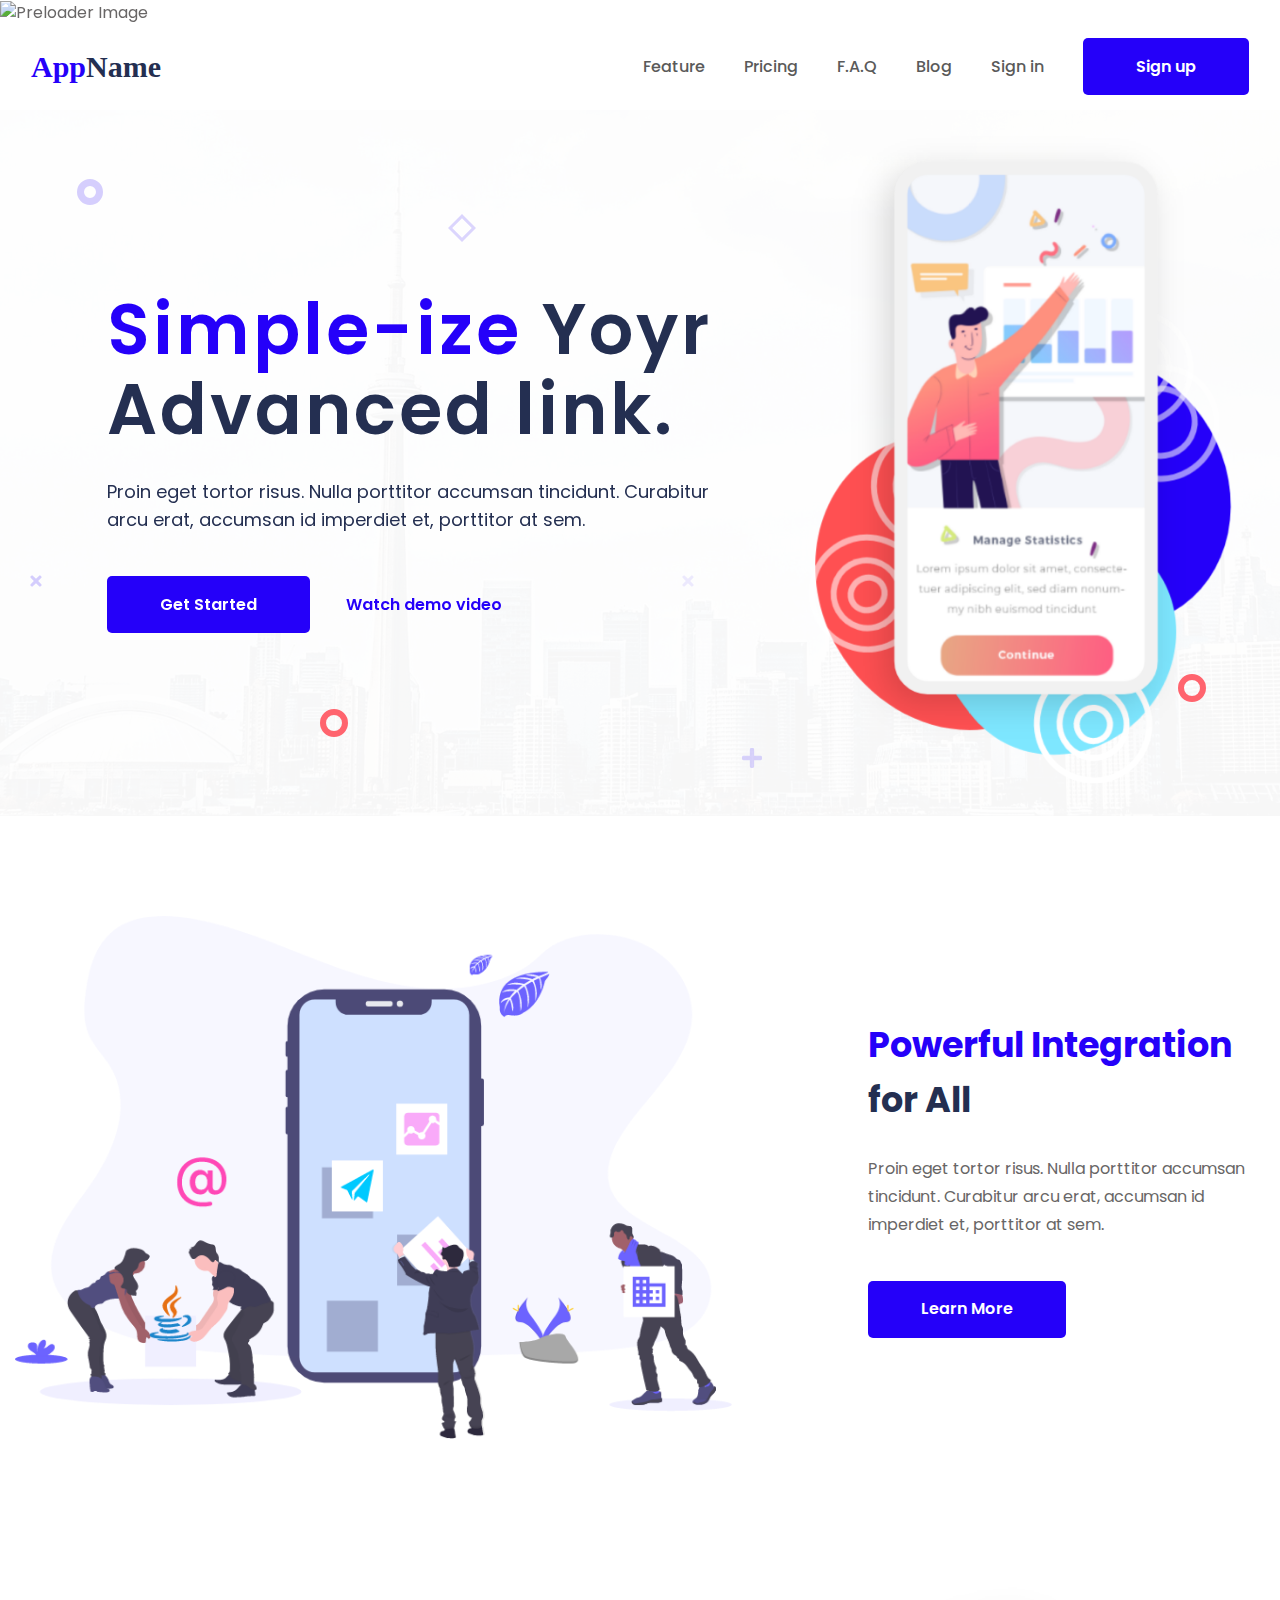
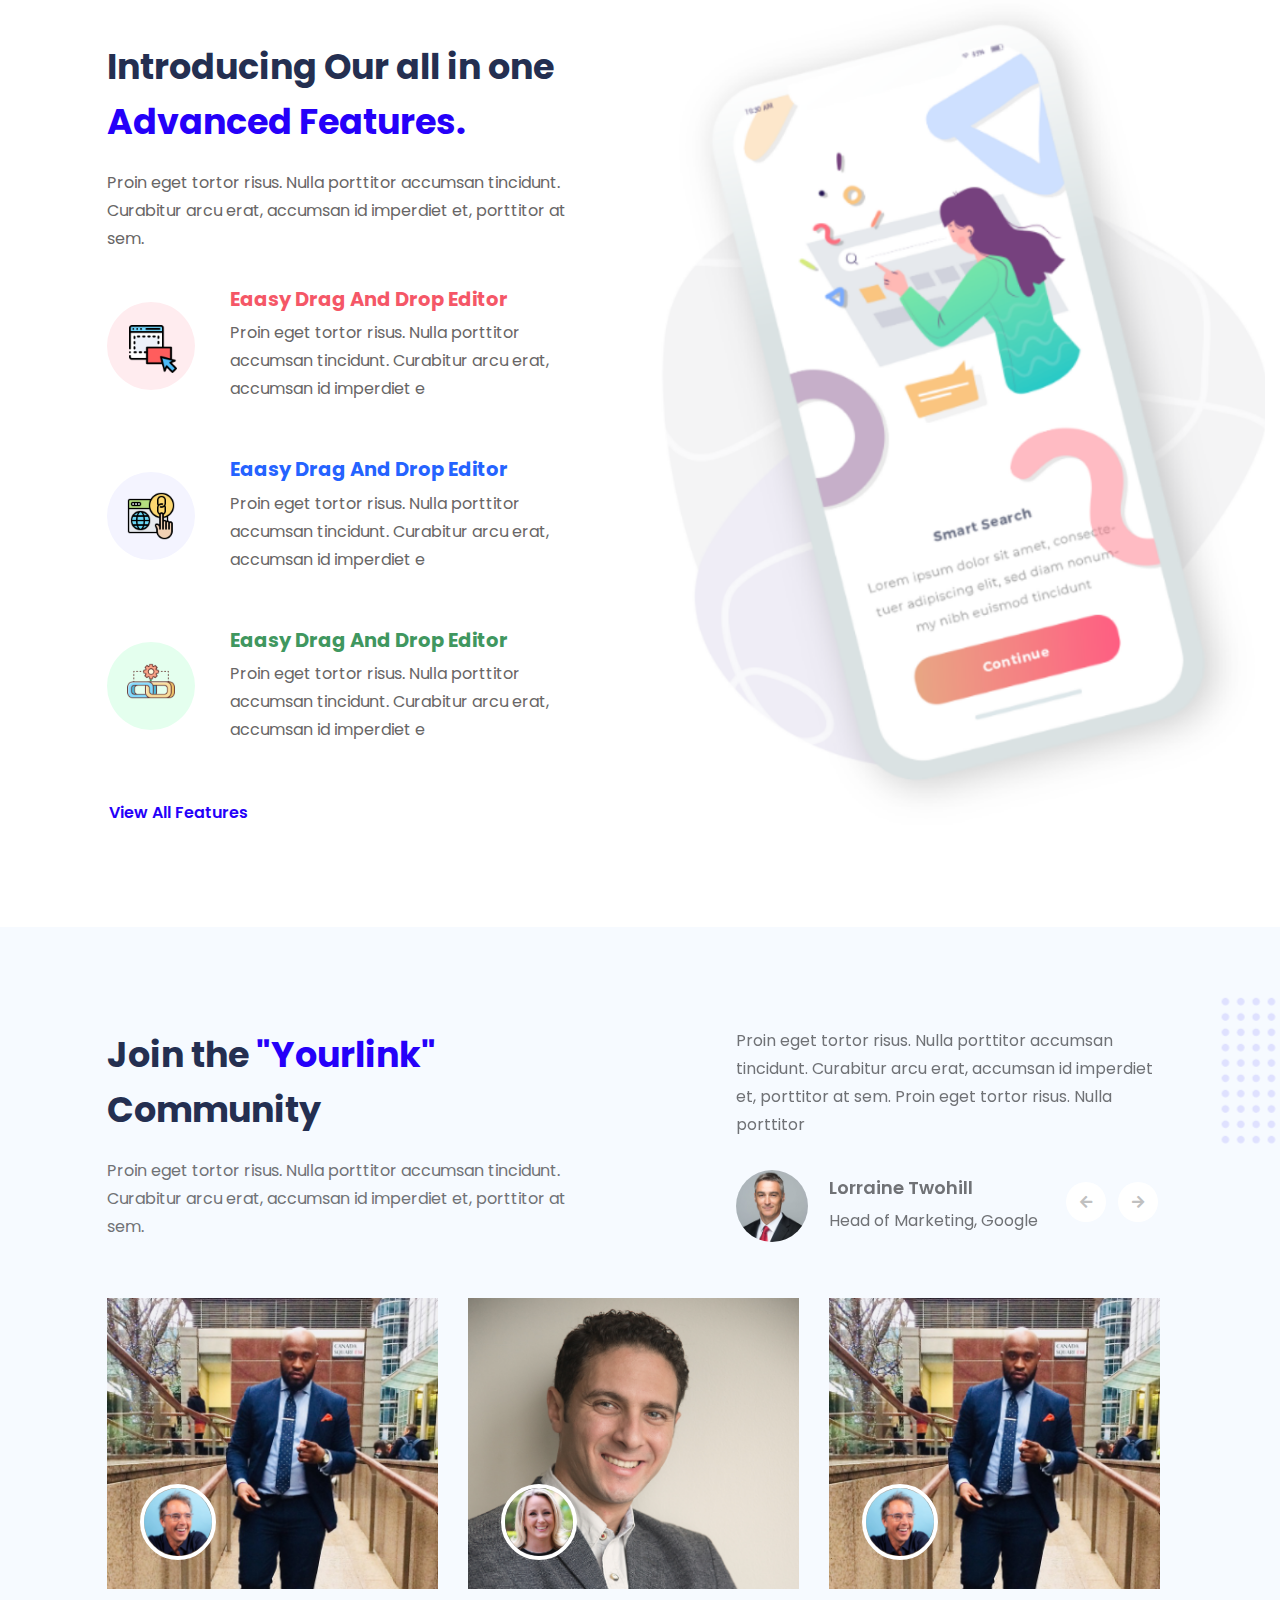
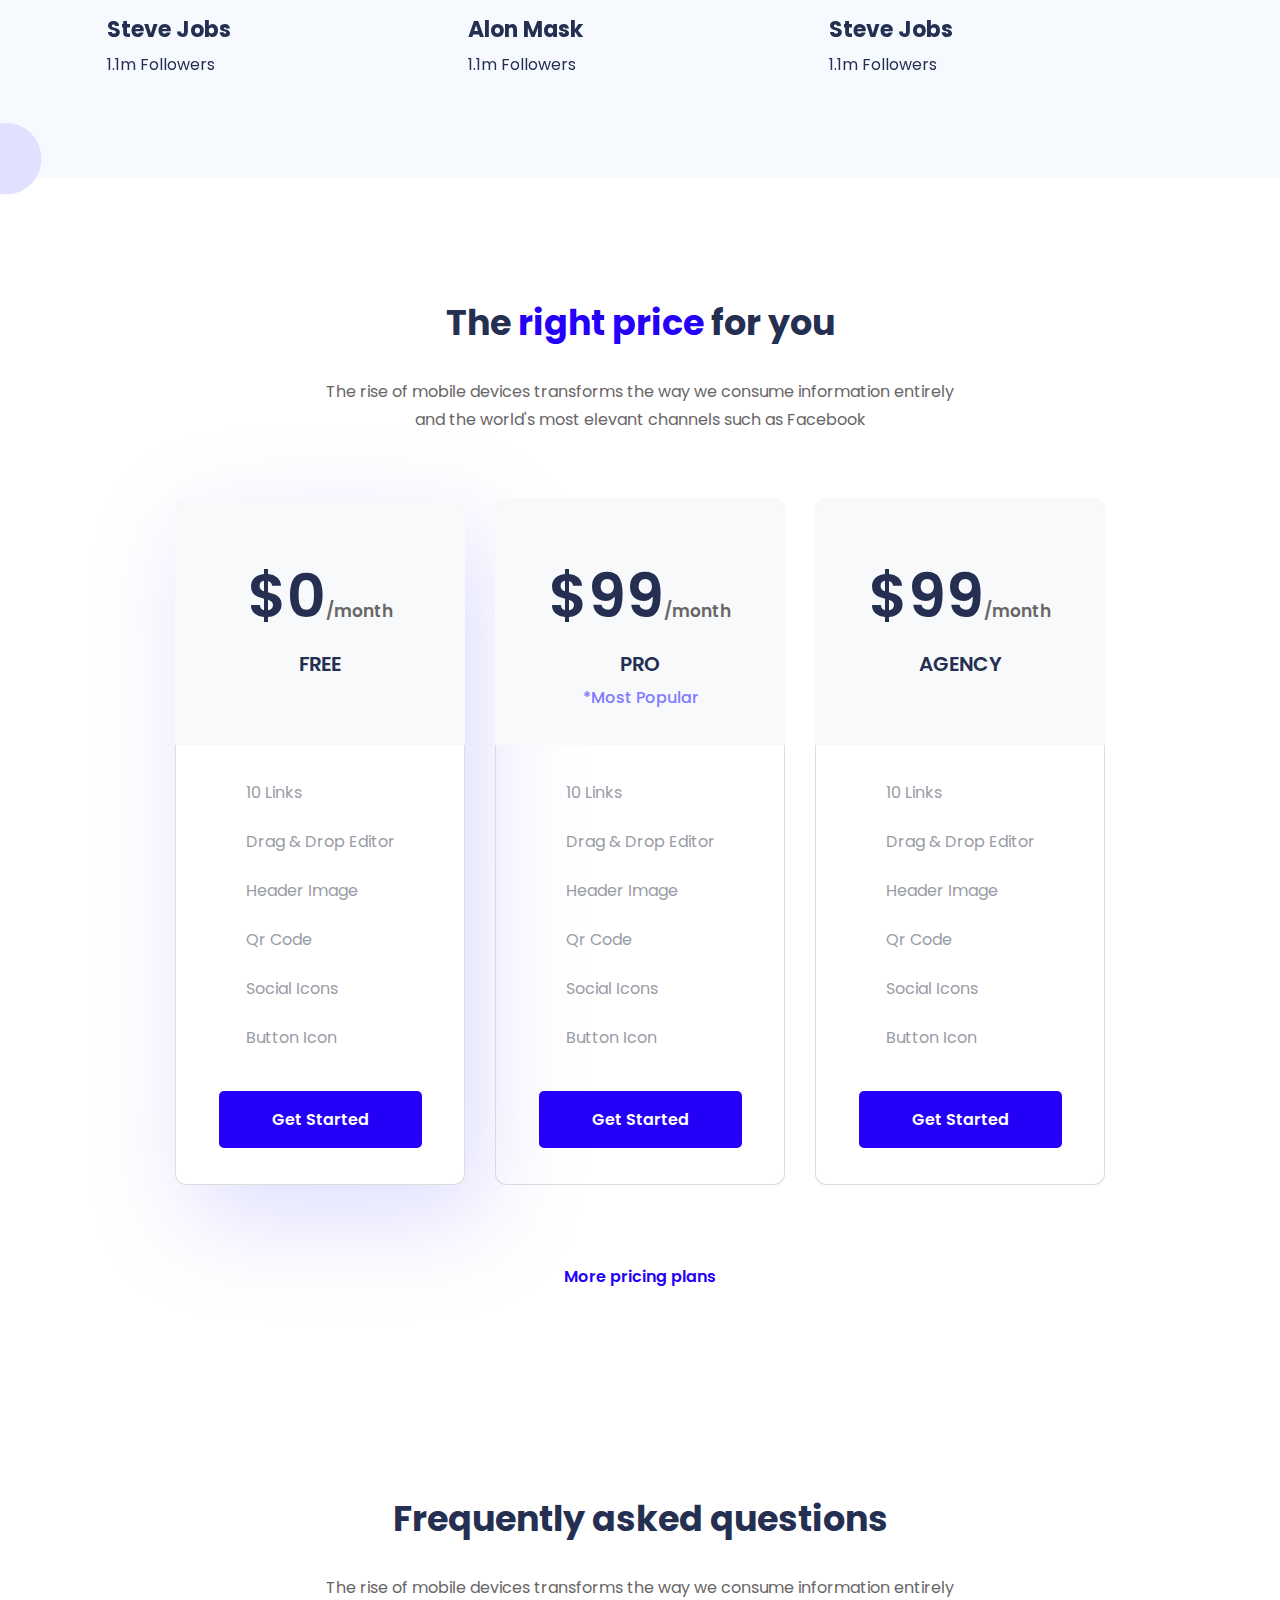
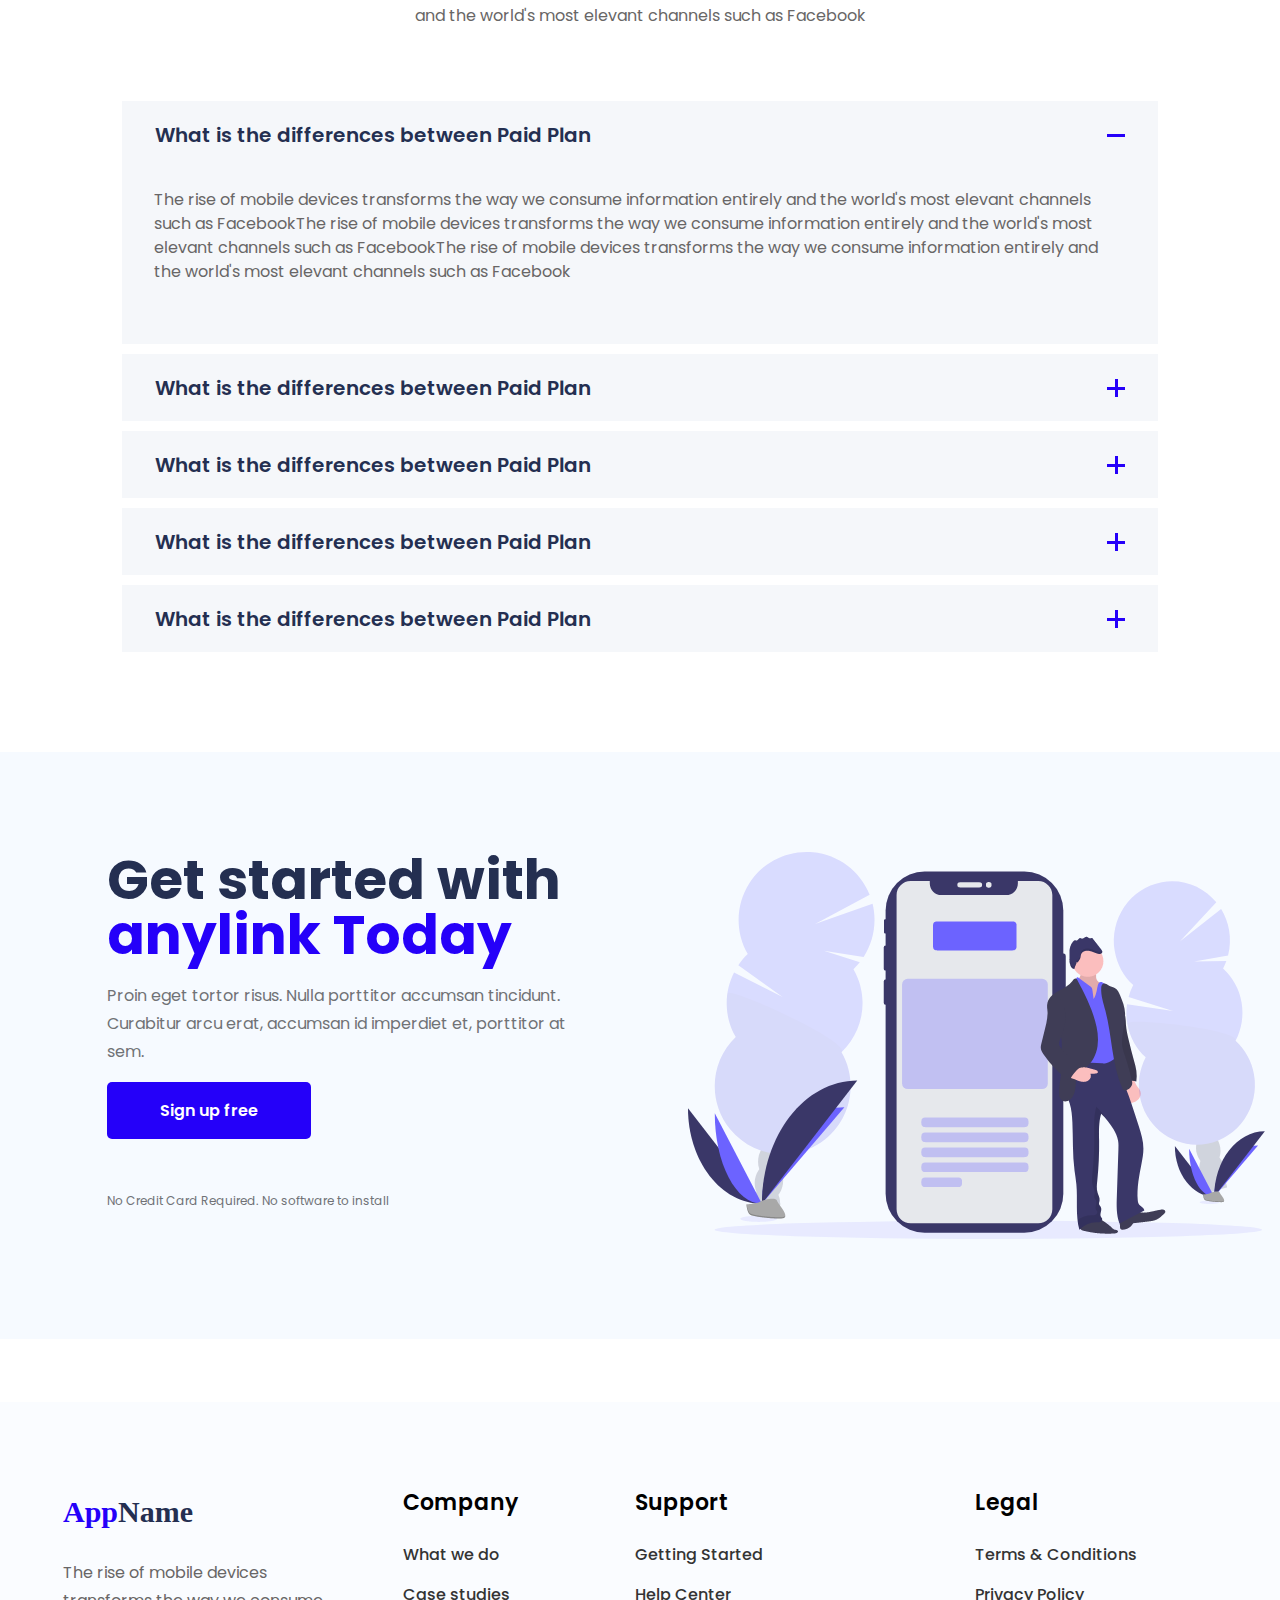
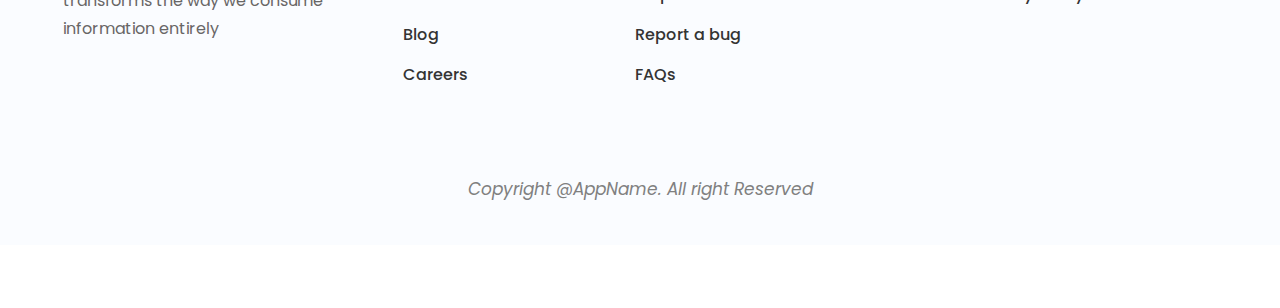
==== commit 77a96a01: "1. Added blog and blog details pages, 2. AppName Project complete" ====
--- a/index.html
+++ b/index.html
@@ -8,7 +8,7 @@
     <meta name="description" content="My name is Zahid Hasan Munna. I'm a Front-End Developer. I created this App Landing Page Website from a Adobe XD Template">
     <meta name="keywords" content="app landing page, app landing website, landing page, landing website, app website, frontend developer, frontend designer, xd to HTML, xd to website, web designer, developer, designer, dev-z">
 	<meta property="og:image" content="./assets/images/web-preview/og-image.png">
-	<meta name="theme-color" content="#817AFF">
+	<meta name="theme-color" content="#175CFF">
 	<meta name="twitter:card" content="summary_large_image">
 	<!-- Site Title -->
 	<title>AppName</title>
@@ -22,9 +22,16 @@
 	<!-- All CSS -->
 	<link rel="stylesheet" href="./assets/plugins/bootstrap/css/bootstrap.min.css">
 	<link rel="stylesheet" href="./assets/plugins/slick-slider/css/slick.css">
+	<link rel="stylesheet" href="./assets/plugins/venobox/css/venobox.min.css">
 	<link rel="stylesheet" href="./assets/css/style.css">
 </head>
 <body data-spy="scroll" data-target="#navbarSupportedContent" data-offset="100">
+
+	<!-- Preloader Section -->
+	<div class="preloader position-fixed w-100 h-100">
+		<img src="./assets/images/preloader/preloader.gif" alt="Preloader Image" class="preloader__image w-100 h-100">
+	</div>
+
 	<!-- Header Section -->
 	<header class="header header--primary w-100">
 		<nav class="navbar navbar-expand-lg">
@@ -51,7 +58,7 @@
 							<a class="nav-link dropdown-toggle" href="#!" id="navbarDropdown" role="button" data-toggle="dropdown" aria-haspopup="true" aria-expanded="false">
 								Blog
 							</a>
-							<div class="dropdown-menu mt-0 border-0 text-center text-lg-left" aria-labelledby="navbarDropdown">
+							<div class="dropdown-menu mt-0 border-0 text-center text-lg-left mx-auto" aria-labelledby="navbarDropdown">
 								<a class="dropdown-item" href="./blog.html">Blog</a>
 								<a class="dropdown-item" href="./blog-details.html">Blog Details</a>
 							</div>
@@ -71,27 +78,27 @@
 	<div class="offCanvasMenuCloser position-fixed" data-toggle="collapse" data-target="#navbarSupportedContent" role="button" aria-controls="navbarSupportedContent" aria-expanded="false" aria-label="Toggle navigation"></div>
 
 	<!-- Banner Section -->
-	<section class="banner position-relative overflow-hidden">
+	<section class="banner parallax-banner position-relative overflow-hidden">
 		<span class="shape shape--1 d-inline-block user-select-none position-absolute">
-			<img src="./assets/images/banner/banner-shape-1.png" alt="Banner Shape" class="shape__image shape__image--1 img-fluid" style="--i:0">
+			<img src="./assets/images/banner/banner-shape-1.svg" alt="Banner Shape" class="shape__image shape__image--1 img-fluid" style="--i:0">
 		</span>
 		<span class="shape shape--2 d-inline-block user-select-none position-absolute">
-			<img src="./assets/images/banner/banner-shape-2.png" alt="Banner Shape" class="shape__image shape__image--2 img-fluid" style="--i:1">
+			<img src="./assets/images/banner/banner-shape-2.svg" alt="Banner Shape" class="shape__image shape__image--2 img-fluid" style="--i:1">
 		</span>
 		<span class="shape shape--3 d-inline-block user-select-none position-absolute">
-			<img src="./assets/images/banner/banner-shape-3.png" alt="Banner Shape" class="shape__image shape__image--3 img-fluid" style="--i:2">
+			<img src="./assets/images/banner/banner-shape-3.svg" alt="Banner Shape" class="shape__image shape__image--3 img-fluid" style="--i:2">
 		</span>
 		<span class="shape shape--4 d-inline-block user-select-none position-absolute">
-			<img src="./assets/images/banner/banner-shape-4.png" alt="Banner Shape" class="shape__image shape__image--4 img-fluid" style="--i:3">
+			<img src="./assets/images/banner/banner-shape-4.svg" alt="Banner Shape" class="shape__image shape__image--4 img-fluid" style="--i:3">
 		</span>
 		<span class="shape shape--5 d-inline-block user-select-none position-absolute">
-			<img src="./assets/images/banner/banner-shape-1.png" alt="Banner Shape" class="shape__image shape__image--5 img-fluid" style="--i:4">
+			<img src="./assets/images/banner/banner-shape-1.svg" alt="Banner Shape" class="shape__image shape__image--5 img-fluid" style="--i:4">
 		</span>
 		<span class="shape shape--6 d-inline-block user-select-none position-absolute">
-			<img src="./assets/images/banner/banner-shape-5.png" alt="Banner Shape" class="shape__image shape__image--6 img-fluid" style="--i:5">
+			<img src="./assets/images/banner/banner-shape-5.svg" alt="Banner Shape" class="shape__image shape__image--6 img-fluid" style="--i:5">
 		</span>
 		<span class="shape shape--7 d-inline-block user-select-none position-absolute">
-			<img src="./assets/images/banner/banner-shape-3.png" alt="Banner Shape" class="shape__image shape__image--7 img-fluid" style="--i:6">
+			<img src="./assets/images/banner/banner-shape-3.svg" alt="Banner Shape" class="shape__image shape__image--7 img-fluid" style="--i:6">
 		</span>
 		<div class="container">
 			<div class="row align-items-center">
@@ -99,8 +106,8 @@
 					<h1 class="banner__title secondary-color"><span class="primary-color">Simple-ize</span> Yoyr Advanced link.</h1>
 					<p class="banner__text secondary-color">Proin eget tortor risus. Nulla porttitor accumsan tincidunt. Curabitur arcu erat, accumsan id imperdiet et, porttitor at sem.</p>
 					<div class="d-flex flex-column flex-sm-row align-items-center justify-content-center justify-content-lg-start">
-						<a href="#!" class="primary-btn d-inline-block mb-4 mb-sm-0">Get Started</a>
-						<a href="#!" class="secondary-btn d-inline-block">Watch demo video</a>
+						<a href="#about" class="primary-btn d-inline-block mb-4 mb-sm-0">Get Started</a>
+						<a href="https://www.youtube.com/watch?v=BPYu8lksvZM" data-autoplay="true" data-vbtype="video" class="venobox secondary-btn d-inline-block">Watch demo video</a>
 					</div>
 				</div>
 				<div class="col-xl-5 col-lg-5 pr-xl-0 text-center text-lg-right">
@@ -111,7 +118,7 @@
 	</section>
 
 	<!-- About Section -->
-	<section class="about section-gap">
+	<section id="about" class="about section-gap">
 		<div class="container">
 			<div class="row align-items-center">
 				<div class="col-xl-7 col-lg-6 mb-4 mb-lg-0 text-center text-lg-left">
@@ -122,7 +129,7 @@
 						<h1 class="section-header__title secondary-color font-weight-bold"><span class="primary-color">Powerful Integration</span> for All</h1>
 					</div>
 					<p class="about__text">Proin eget tortor risus. Nulla porttitor accumsan tincidunt. Curabitur arcu erat, accumsan id imperdiet et, porttitor at sem.</p>
-					<a href="#!" class="primary-btn d-inline-block">Learn More</a>
+					<a href="#feature" class="primary-btn d-inline-block">Learn More</a>
 				</div>
 			</div>
 		</div>
@@ -483,7 +490,7 @@
 						<h1 class="section-header__title secondary-color font-weight-bold">Get started with <span class="primary-color">anylink Today</span></h1>
 					</div>
 					<p class="pr-xl-5">Proin eget tortor risus. Nulla porttitor accumsan tincidunt. Curabitur arcu erat, accumsan id imperdiet et, porttitor at sem.</p>
-					<a href="#!" class="primary-btn d-inline-block mb-4 mb-sm-0">Sign up free</a>
+					<a href="./login.html" class="primary-btn d-inline-block mb-4 mb-sm-0">Sign up free</a>
 					<p class="get-start__cautious-text mt-5 mb-0">No Credit Card Required. No software to install</p>
 				</div>
 			</div>
@@ -572,7 +579,9 @@
 	<!-- All Scripts -->
 	<script src="./assets/js/jquery-1.12.4.min.js"></script>
 	<script src="./assets/plugins/bootstrap/js/bootstrap.min.js"></script>
+	<script src="./assets/plugins/venobox/js/venobox.min.js"></script>
 	<script src="./assets/plugins/slick-slider/js/slick.js"></script>
+	<script src="./assets/plugins/particles/js/particles.min.js"></script>
 	<script src="./assets/js/script.js"></script>
 </body>
 </html>--- a/assets/css/style.css
+++ b/assets/css/style.css
@@ -1,16 +1,44 @@
 /* 
 ------------------
 Template Name: AppName | App Landing Page Template
+Author: Developer Zahid
+Author Website: https://developer-zahid-portfolio.netlify.app
+Author Email: coderexpertzahid@gmail.com
 Version: 1.00
 ------------------
 
 ----------------
-Table of Content
+Table of CSS Content
 ----------------
 
 1.Google Fonts Link
-2.Typography Reset
-3.Reset CSS
+2.Custom Icons Link
+3.Typography Reset
+4.Reset CSS
+5.Custom Container Style
+6.Veno Box Style
+7.Preloader Section Style
+8.Common Section Gap Style
+9.Common Section Heading Style
+10.Common Color's Style
+11.Common Transition Style
+12.Common Button's Style
+13.Accordion's Style
+14.Form's Section Style
+15.Header Section Style
+16.Parallax Banner Section Style
+17.Banner Section Style
+18.Sub Banner Section Style
+19.About Section Style
+20.Feature Section Style
+21.Community Section Style
+22.Pricing Section Style
+23.F.A.Q. Section Style
+24.Get Started Section Style
+25.Login Section Style
+26.Blog Section Style
+27.Blog Details Section Style
+28.Footer Section Style
 
 ------------------
 */
@@ -84,6 +112,20 @@
      -moz-text-size-adjust: none;
       -ms-text-size-adjust: none;
           text-size-adjust: none;
+  scrollbar-width: thin;
+  scrollbar-color: #817AFF #ffffff;
+}
+
+html::-webkit-scrollbar {
+  width: 8px;
+}
+
+html::-webkit-scrollbar-thumb {
+  background-color: #817AFF;
+}
+
+html::-webkit-scrollbar-track {
+  background-color: #ffffff;
 }
 
 body {
@@ -144,7 +186,150 @@
   }
 }
 
-/* Common Slick Style */
+/* Veno Box Style */
+.vbox-container {
+  scrollbar-width: none;
+}
+
+.vbox-container::-webkit-scrollbar {
+  width: 0;
+}
+
+.vbox-close {
+  top: 2%;
+  right: 2%;
+  width: 4rem;
+  height: 4rem;
+  border-radius: 50%;
+  padding: 0;
+  display: -webkit-box;
+  display: -webkit-flex;
+  display: -moz-box;
+  display: -ms-flexbox;
+  display: flex;
+  -webkit-box-align: center;
+  -webkit-align-items: center;
+     -moz-box-align: center;
+      -ms-flex-align: center;
+          align-items: center;
+  -webkit-box-pack: center;
+  -webkit-justify-content: center;
+     -moz-box-pack: center;
+      -ms-flex-pack: center;
+          justify-content: center;
+  font-size: 3rem;
+  background: #F55767 !important;
+  color: #ffffff !important;
+}
+
+.vbox-preloader .sk-child {
+  background: #817AFF !important;
+}
+
+/* Preloader Section Style */
+.preloader {
+  top: 0;
+  left: 0;
+  z-index: 9999;
+}
+
+/* Common Section Gap Style */
+.section-gap {
+  padding: 6.25rem 0;
+}
+
+@media (max-width: 991px) {
+  .section-gap {
+    padding: 4.375rem 0;
+  }
+}
+
+@media (max-width: 767px) {
+  .section-gap {
+    padding: 3.75rem 0;
+  }
+}
+
+/* Common Section Heading Style */
+.section-header {
+  margin-bottom: 1.25rem;
+}
+
+.section-header__title {
+  font-size: 2.1875rem;
+}
+
+@media (max-width: 767px) {
+  .section-header__title {
+    font-size: 1.875rem;
+  }
+}
+
+@media (min-width: 992px) {
+  .section-header__title {
+    line-height: 3.4375rem;
+  }
+}
+
+/* Common Color's Style */
+.primary-color {
+  color: #2500F9;
+}
+
+.primary-soft-color {
+  color: #2563FF;
+}
+
+.secondary-color {
+  color: #242F51;
+}
+
+.danger-color {
+  color: #F55767;
+}
+
+.success-color {
+  color: #40975F;
+}
+
+/* Common Transition Style */
+.primary-btn, .secondary-btn, .slick__arrows, .tag-btn, .scroll-top__btn, .accordion .card .btn__icon::after, .header, .header .navbar-toggler, .header .navbar .nav-item .dropdown-menu, .header .navbar .nav-item .dropdown-item, .header .navbar .nav-link, .blog__card__image, .blog__card__title__link, .blog-details__card__title__link, .footer__block__list__link, .footer__copyright__link {
+  -webkit-transition: all linear .3s;
+  -o-transition: all linear .3s;
+  -moz-transition: all linear .3s;
+  transition: all linear .3s;
+}
+
+/* Common Button's Style */
+.primary-btn,
+.secondary-btn {
+  font-weight: 600;
+}
+
+.primary-btn {
+  color: #ffffff;
+  background: #2500F9;
+  font-size: 1rem;
+  padding: 1.03125rem 3.3125rem;
+  border-radius: 5px;
+}
+
+.primary-btn:hover, .primary-btn:focus {
+  color: #ffffff;
+  background: #242F51;
+}
+
+.secondary-btn {
+  color: #2500F9;
+  font-size: 1rem;
+  padding: 0.125rem;
+}
+
+.secondary-btn:hover, .secondary-btn:focus {
+  color: #2500F9;
+  text-decoration: underline;
+}
+
 .slick__arrows {
   position: absolute;
   bottom: 0;
@@ -191,160 +376,24 @@
   background-color: #e9e9e9;
 }
 
-.slick-dots {
-  display: -webkit-box;
-  display: -webkit-flex;
-  display: -moz-box;
-  display: -ms-flexbox;
-  display: flex;
-  -webkit-box-pack: center;
-  -webkit-justify-content: center;
-     -moz-box-pack: center;
-      -ms-flex-pack: center;
-          justify-content: center;
-  margin-bottom: 0;
-  line-height: 0;
-}
-
-.slick-dots li:not(:last-child) {
-  margin-right: 1rem;
-}
-
-.slick-dots li button {
-  font-size: 0;
-  width: 0.5rem;
-  height: 0.5rem;
-  background: #2500F9;
-  border: 1px solid #2500F9;
-  border-radius: 0.5rem;
-}
-
-.slick-dots li.slick-active button {
-  width: 1rem;
-  background: transparent;
-}
-
-/* Preloader Section Style */
-.preloader {
-  top: 0;
-  left: 0;
-  z-index: 9999;
-}
-
-/* Common Section Gap Style */
-.section-gap {
-  padding: 6.25rem 0;
-}
-
-@media (max-width: 991px) {
-  .section-gap {
-    padding: 4.375rem 0;
-  }
-}
-
-@media (max-width: 767px) {
-  .section-gap {
-    padding: 3.75rem 0;
-  }
-}
-
-.section-gap--fix {
-  padding-bottom: -moz-calc(6rem - 30px);
-  padding-bottom: calc(6rem - 30px);
-}
-
-@media (max-width: 991px) {
-  .section-gap--fix {
-    padding-bottom: -moz-calc(3rem - 30px);
-    padding-bottom: calc(3rem - 30px);
-  }
-}
-
-/* Common Section Heading Style */
-.section-header {
-  margin-bottom: 1.25rem;
-}
-
-.section-header__title {
-  font-size: 2.1875rem;
-}
-
-@media (max-width: 767px) {
-  .section-header__title {
-    font-size: 1.875rem;
-  }
-}
-
-@media (max-width: 575px) {
-  .section-header__title {
-    font-size: 1.625rem;
-  }
-}
-
-@media (min-width: 992px) {
-  .section-header__title {
-    line-height: 3.4375rem;
-  }
-}
-
-/* Common Color's Style */
-.primary-color {
-  color: #2500F9;
-}
-
-.primary-soft-color {
-  color: #2563FF;
-}
-
-.secondary-color {
-  color: #242F51;
-}
-
-.danger-color {
-  color: #F55767;
-}
-
-.success-color {
-  color: #40975F;
-}
-
-/* Common Transition Style */
-.slick__arrows, .slick-dots li button, .primary-btn, .secondary-btn, .scroll-top__btn, .accordion .card .btn__icon::after, .header, .header .navbar-toggler, .header .navbar .nav-item .dropdown-menu, .header .navbar .nav-item .dropdown-item, .header .navbar .nav-link, .footer__block__list__link, .footer__copyright__link {
-  -webkit-transition: all linear .3s;
-  -o-transition: all linear .3s;
-  -moz-transition: all linear .3s;
-  transition: all linear .3s;
-}
-
-/* Common Pseudo Elements Style */
-/* Common Button's Style */
-.primary-btn,
-.secondary-btn {
-  font-weight: 600;
-}
-
-.primary-btn {
+.tag-btn {
   color: #ffffff;
-  background: #2500F9;
-  font-size: 1rem;
-  padding: 1.03125rem 3.3125rem;
-  border-radius: 5px;
-}
-
-.primary-btn:hover, .primary-btn:focus {
+  font-size: 0.875rem;
+  padding: 0.625rem 0.9375rem;
+}
+
+.tag-btn--pill {
+  background-color: #626262;
+}
+
+.tag-btn--rounded {
+  background-color: #175CFF;
+  border-radius: 0.3125rem;
+}
+
+.tag-btn:hover, .tag-btn:focus {
   color: #ffffff;
-  background: #242F51;
-}
-
-.secondary-btn {
-  color: #2500F9;
-  font-size: 1rem;
-  padding: 0.125rem;
-}
-
-.secondary-btn:hover, .secondary-btn:focus {
-  color: #2500F9;
-  text-decoration: underline;
+  background-color: #242F51;
 }
 
 .scroll-top {
@@ -439,6 +488,10 @@
 }
 
 /* Form's Section Style */
+.form-group {
+  margin-bottom: 1.5625rem;
+}
+
 @media (min-width: 1401px) {
   .form-group {
     margin-bottom: 1.9375rem;
@@ -447,7 +500,12 @@
 
 .form__label {
   color: #000000;
-  font-size: 1.125rem;
+}
+
+@media (min-width: 768px) {
+  .form__label {
+    font-size: 1.125rem;
+  }
 }
 
 @media (min-width: 1401px) {
@@ -468,17 +526,81 @@
   }
 }
 
+.form-control:hover, .form-control:focus {
+  border-color: #2500F9;
+}
+
 .form .custom-control-label {
   color: #000000;
   font-size: 1.125rem;
   cursor: pointer;
-  padding-left: 1.875rem;
+}
+
+@media (min-width: 768px) {
+  .form .custom-control-label {
+    padding-left: 1.25rem;
+  }
+}
+
+@media (min-width: 1401px) {
+  .form .custom-control-label {
+    padding-left: 1.875rem;
+  }
 }
 
 .form .custom-control-label::before, .form .custom-control-label::after {
   top: initial;
-  width: 2.1875rem;
-  height: 2.1875rem;
+}
+
+@media (min-width: 768px) {
+  .form .custom-control-label::before, .form .custom-control-label::after {
+    width: 1.5625rem;
+    height: 1.5625rem;
+  }
+}
+
+@media (min-width: 1401px) {
+  .form .custom-control-label::before, .form .custom-control-label::after {
+    width: 2.1875rem;
+    height: 2.1875rem;
+  }
+}
+
+.form .custom-control-label:hover::before {
+  border-color: #2500F9;
+}
+
+.form .custom-control-input:focus ~ .custom-control-label::before {
+  -webkit-box-shadow: none;
+          box-shadow: none;
+  border-color: #2500F9;
+}
+
+.form .custom-control-input:checked ~ .custom-control-label::before, .form .custom-control-input:active ~ .custom-control-label::before {
+  background-color: #2500F9;
+  border-color: #2500F9;
+}
+
+.form.was-validated .custom-control-input:focus ~ .custom-control-label::before {
+  -webkit-box-shadow: none;
+          box-shadow: none;
+  border-color: #2500F9 !important;
+}
+
+.form.was-validated .custom-control-input:valid ~ .custom-control-label {
+  color: #000000;
+}
+
+.form.was-validated .custom-control-input:valid ~ .custom-control-label::before {
+  border-color: #2500F9;
+}
+
+.form.was-validated .custom-control-input:valid:checked ~ .custom-control-label::before {
+  background-color: #2500F9;
+}
+
+.form .secondary-btn {
+  font-size: 1.125rem;
 }
 
 @media (min-width: 1401px) {
@@ -590,8 +712,9 @@
 }
 
 .header .navbar .nav-item .dropdown-menu {
-  min-width: 9.375rem;
+  max-width: 9.375rem;
   background-color: #817AFF;
+  padding: 0.3125rem;
 }
 
 @media (min-width: 992px) {
@@ -610,12 +733,17 @@
 }
 
 .header .navbar .nav-item .dropdown-item {
+  border-radius: inherit;
   color: #ffffff;
+}
+
+.header .navbar .nav-item .dropdown-item:not(:last-child) {
+  margin-bottom: 0.3125rem;
 }
 
 .header .navbar .nav-item .dropdown-item.active, .header .navbar .nav-item .dropdown-item:active, .header .navbar .nav-item .dropdown-item:hover, .header .navbar .nav-item .dropdown-item:focus {
   color: #242F51;
-  background-color: transparent;
+  background-color: #ffffff;
 }
 
 @media (min-width: 992px) {
@@ -646,9 +774,10 @@
     opacity: 1;
     visibility: visible;
   }
-  .header .navbar .nav-item.dropdown:hover .nav-link, .header .navbar .nav-item.dropdown:focus .nav-link {
-    color: #2500F9;
-  }
+}
+
+.header .navbar .nav-item.dropdown:hover .nav-link, .header .navbar .nav-item.dropdown:focus .nav-link {
+  color: #2500F9;
 }
 
 @media (min-width: 992px) {
@@ -669,8 +798,55 @@
   color: #2500F9;
 }
 
+@media (min-width: 992px) {
+  .header .navbar .nav-link:focus ~ .dropdown-menu {
+    -webkit-transform: translateY(28%);
+       -moz-transform: translateY(28%);
+        -ms-transform: translateY(28%);
+         -o-transform: translateY(28%);
+            transform: translateY(28%);
+    opacity: 1;
+    visibility: visible;
+  }
+}
+
 .header--primary {
   background-color: #ffffff;
+}
+
+.header--secondary .navbar-toggler {
+  color: #ffffff;
+}
+
+.header--secondary .navbar-toggler:hover {
+  color: #ffffff;
+}
+
+.header--secondary .navbar-toggler[aria-expanded="true"] {
+  color: #F55767;
+}
+
+@media (min-width: 992px) {
+  .header--secondary .navbar .nav-item.dropdown:hover .nav-link, .header--secondary .navbar .nav-item.dropdown:focus .nav-link {
+    color: #999CA5;
+  }
+  .header--secondary .navbar .nav-item .primary-btn {
+    border: 2px solid #ffffff;
+  }
+  .header--secondary .navbar .nav-item .primary-btn:hover, .header--secondary .navbar .nav-item .primary-btn:focus {
+    color: #242F51;
+    background-color: #ffffff;
+  }
+  .header--secondary .navbar .nav-link {
+    color: #ffffff;
+  }
+  .header--secondary .navbar .nav-link.active, .header--secondary .navbar .nav-link:hover, .header--secondary .navbar .nav-link:focus {
+    color: #999CA5;
+  }
+}
+
+.header--secondary.header--fixed {
+  background-color: #242F51;
 }
 
 .header--fixed {
@@ -771,6 +947,76 @@
   }
 }
 
+/* Parallax Banner Section Style */
+.parallax-banner .shape {
+  -webkit-transition: -webkit-transform 0.8s cubic-bezier(0.5, 1, 0.89, 1) 0s;
+  transition: -webkit-transform 0.8s cubic-bezier(0.5, 1, 0.89, 1) 0s;
+  -o-transition: -o-transform 0.8s cubic-bezier(0.5, 1, 0.89, 1) 0s;
+  -moz-transition: transform 0.8s cubic-bezier(0.5, 1, 0.89, 1) 0s, -moz-transform 0.8s cubic-bezier(0.5, 1, 0.89, 1) 0s;
+  transition: transform 0.8s cubic-bezier(0.5, 1, 0.89, 1) 0s;
+  transition: transform 0.8s cubic-bezier(0.5, 1, 0.89, 1) 0s, -webkit-transform 0.8s cubic-bezier(0.5, 1, 0.89, 1) 0s, -moz-transform 0.8s cubic-bezier(0.5, 1, 0.89, 1) 0s, -o-transform 0.8s cubic-bezier(0.5, 1, 0.89, 1) 0s;
+  will-change: transform;
+}
+
+.parallax-banner .shape__image {
+  -webkit-animation: pulse 3s linear infinite;
+     -moz-animation: pulse 3s linear infinite;
+       -o-animation: pulse 3s linear infinite;
+          animation: pulse 3s linear infinite;
+  -webkit-animation-delay: calc(var(--i)*1s);
+     -moz-animation-delay: -moz-calc(var(--i)*1s);
+       -o-animation-delay: calc(var(--i)*1s);
+          animation-delay: calc(var(--i)*1s);
+}
+
+@-webkit-keyframes pulse {
+  0%, 100% {
+    -webkit-transform: scale(0.8);
+            transform: scale(0.8);
+  }
+  50% {
+    -webkit-transform: scale(1.2);
+            transform: scale(1.2);
+  }
+}
+
+@-moz-keyframes pulse {
+  0%, 100% {
+    -moz-transform: scale(0.8);
+         transform: scale(0.8);
+  }
+  50% {
+    -moz-transform: scale(1.2);
+         transform: scale(1.2);
+  }
+}
+
+@-o-keyframes pulse {
+  0%, 100% {
+    -o-transform: scale(0.8);
+       transform: scale(0.8);
+  }
+  50% {
+    -o-transform: scale(1.2);
+       transform: scale(1.2);
+  }
+}
+
+@keyframes pulse {
+  0%, 100% {
+    -webkit-transform: scale(0.8);
+       -moz-transform: scale(0.8);
+         -o-transform: scale(0.8);
+            transform: scale(0.8);
+  }
+  50% {
+    -webkit-transform: scale(1.2);
+       -moz-transform: scale(1.2);
+         -o-transform: scale(1.2);
+            transform: scale(1.2);
+  }
+}
+
 /* Banner Section Style */
 .banner {
   background: rgba(255, 255, 255, 0.97) url(../images/banner/banner-bg.png) no-repeat center;
@@ -792,12 +1038,12 @@
 }
 
 .banner .shape {
-  -webkit-transition: -webkit-transform 0.6s cubic-bezier(0.5, 1, 0.89, 1);
-  transition: -webkit-transform 0.6s cubic-bezier(0.5, 1, 0.89, 1);
-  -o-transition: -o-transform 0.6s cubic-bezier(0.5, 1, 0.89, 1);
-  -moz-transition: transform 0.6s cubic-bezier(0.5, 1, 0.89, 1), -moz-transform 0.6s cubic-bezier(0.5, 1, 0.89, 1);
-  transition: transform 0.6s cubic-bezier(0.5, 1, 0.89, 1);
-  transition: transform 0.6s cubic-bezier(0.5, 1, 0.89, 1), -webkit-transform 0.6s cubic-bezier(0.5, 1, 0.89, 1), -moz-transform 0.6s cubic-bezier(0.5, 1, 0.89, 1), -o-transform 0.6s cubic-bezier(0.5, 1, 0.89, 1);
+  -webkit-transition: -webkit-transform 0.8s cubic-bezier(0.5, 1, 0.89, 1) 0s;
+  transition: -webkit-transform 0.8s cubic-bezier(0.5, 1, 0.89, 1) 0s;
+  -o-transition: -o-transform 0.8s cubic-bezier(0.5, 1, 0.89, 1) 0s;
+  -moz-transition: transform 0.8s cubic-bezier(0.5, 1, 0.89, 1) 0s, -moz-transform 0.8s cubic-bezier(0.5, 1, 0.89, 1) 0s;
+  transition: transform 0.8s cubic-bezier(0.5, 1, 0.89, 1) 0s;
+  transition: transform 0.8s cubic-bezier(0.5, 1, 0.89, 1) 0s, -webkit-transform 0.8s cubic-bezier(0.5, 1, 0.89, 1) 0s, -moz-transform 0.8s cubic-bezier(0.5, 1, 0.89, 1) 0s, -o-transform 0.8s cubic-bezier(0.5, 1, 0.89, 1) 0s;
   will-change: transform;
 }
 
@@ -848,39 +1094,6 @@
           animation-delay: calc(var(--i)*1s);
 }
 
-@-webkit-keyframes pulse {
-  0%, 100% {
-    -webkit-transform: scale(1);
-            transform: scale(1);
-  }
-  50% {
-    -webkit-transform: scale(1.2);
-            transform: scale(1.2);
-  }
-}
-
-@-moz-keyframes pulse {
-  0%, 100% {
-    -moz-transform: scale(1);
-         transform: scale(1);
-  }
-  50% {
-    -moz-transform: scale(1.2);
-         transform: scale(1.2);
-  }
-}
-
-@-o-keyframes pulse {
-  0%, 100% {
-    -o-transform: scale(1);
-       transform: scale(1);
-  }
-  50% {
-    -o-transform: scale(1.2);
-       transform: scale(1.2);
-  }
-}
-
 @keyframes pulse {
   0%, 100% {
     -webkit-transform: scale(1);
@@ -901,6 +1114,12 @@
   font-weight: 600;
 }
 
+@media (max-width: 575px) {
+  .banner__title {
+    font-weight: 700;
+  }
+}
+
 @media (min-width: 768px) {
   .banner__title {
     font-size: 3.125rem;
@@ -935,6 +1154,67 @@
   .banner__image {
     max-width: 20rem;
   }
+}
+
+/* Sub Banner Section Style */
+.sub-banner {
+  padding: 10rem 0 6.875rem;
+}
+
+.sub-banner__canvas,
+.sub-banner .parallax-banner {
+  top: 0;
+  left: 0;
+  -webkit-clip-path: ellipse(100% 100% at 50% 0%);
+          clip-path: ellipse(100% 100% at 50% 0%);
+}
+
+.sub-banner__canvas {
+  background-color: #175CFF;
+}
+
+.sub-banner .parallax-banner .shape--1 {
+  top: 70%;
+  left: 14%;
+}
+
+.sub-banner .parallax-banner .shape--2 {
+  top: 48%;
+  left: 20%;
+}
+
+@media (min-width: 768px) {
+  .sub-banner .parallax-banner .shape--2 {
+    left: 32%;
+  }
+}
+
+.sub-banner .parallax-banner .shape--3 {
+  top: 44%;
+  left: 69%;
+}
+
+.sub-banner .parallax-banner .shape--4 {
+  top: 22%;
+  left: 80%;
+}
+
+@media (min-width: 768px) {
+  .sub-banner .parallax-banner .shape--4 {
+    top: 40%;
+    left: 95%;
+  }
+}
+
+@media (min-width: 1601px) {
+  .sub-banner .parallax-banner .shape--4 {
+    left: 85%;
+  }
+}
+
+.sub-banner__title {
+  color: #ffffff;
+  font-size: 2.375rem;
 }
 
 /* About Section Style */
@@ -1233,7 +1513,13 @@
 
 .login__title, .login__form-title {
   color: #242F51;
-  font-size: 2.5rem;
+  font-size: 1.875rem;
+}
+
+@media (min-width: 768px) {
+  .login__title, .login__form-title {
+    font-size: 2.5rem;
+  }
 }
 
 @media (min-width: 1200px) {
@@ -1250,7 +1536,12 @@
 
 .login__text, .login__form-text {
   color: #686666;
-  font-size: 1.125rem;
+}
+
+@media (min-width: 768px) {
+  .login__text, .login__form-text {
+    font-size: 1.125rem;
+  }
 }
 
 .login__form-text {
@@ -1268,7 +1559,178 @@
 }
 
 .login__form-footer_text {
+  font-size: 1.125rem;
   margin-top: 2.5625rem;
+}
+
+/* Blog Section Style */
+.blog__card {
+  margin-bottom: 2.1875rem;
+}
+
+.blog__card__head {
+  border-radius: 0.3125rem 0.3125rem 0 0;
+}
+
+.blog__card__head:hover .blog__card__image, .blog__card__head:focus .blog__card__image {
+  -webkit-transform: scale(1.1);
+     -moz-transform: scale(1.1);
+      -ms-transform: scale(1.1);
+       -o-transform: scale(1.1);
+          transform: scale(1.1);
+  -webkit-filter: grayscale(0.4);
+          filter: grayscale(0.4);
+}
+
+.blog__card__body {
+  padding: 1.4375rem 0.9375rem;
+  -webkit-box-shadow: 0 0 6.1875rem rgba(0, 0, 0, 0.08);
+          box-shadow: 0 0 6.1875rem rgba(0, 0, 0, 0.08);
+  border-radius: 0 0 0.3125rem 0.3125rem;
+}
+
+@media (min-width: 768px) {
+  .blog__card__body {
+    padding: 1.4375rem 1.25rem;
+  }
+}
+
+@media (min-width: 1200px) {
+  .blog__card__body {
+    padding: 1.4375rem 2.25rem;
+  }
+}
+
+.blog__card__title {
+  color: #333333;
+  font-size: 1.375rem;
+  font-weight: 600;
+}
+
+.blog__card__title__link:hover, .blog__card__title__link:focus {
+  color: #2500F9;
+}
+
+.blog__card__meta {
+  margin-top: 0.75rem;
+  margin-bottom: 1.375rem;
+}
+
+.blog__card__meta__time {
+  color: #2563FF;
+  font-weight: 500;
+}
+
+.blog__card__meta__time__icon {
+  font-size: 1.375rem;
+}
+
+.blog__card__meta > * {
+  margin-top: 0.625rem;
+}
+
+.blog__card__authore__avatar {
+  width: 4.375rem;
+  height: 4.375rem;
+  margin-right: 0.625rem;
+}
+
+@media (min-width: 576px) {
+  .blog__card__authore__avatar {
+    margin-right: 1.375rem;
+  }
+}
+
+.blog__card__authore__name {
+  color: #333333;
+  font-size: 1.125rem;
+}
+
+.blog__card__authore__name__link:hover, .blog__card__authore__name__link:focus {
+  text-decoration: underline;
+}
+
+.blog__card__authore__role {
+  color: #707276;
+  font-size: 0.8125rem;
+}
+
+@media (min-width: 768px) {
+  .blog__card--horizontal .blog__card__head {
+    border-radius: 0.3125rem 0 0 0.3125rem;
+  }
+}
+
+.blog__card--horizontal .blog__card__title {
+  color: #242F51;
+}
+
+@media (min-width: 992px) {
+  .blog__card--horizontal .blog__card__title {
+    font-size: 1.5625rem;
+    margin-bottom: 2.1875rem;
+  }
+}
+
+@media (min-width: 768px) {
+  .blog__card--horizontal .blog__card__body {
+    border-radius: 0 0.3125rem 0.3125rem 0;
+  }
+}
+
+@media (min-width: 992px) {
+  .blog__card--horizontal .blog__card__body {
+    padding: 2.5rem 2.8125rem;
+  }
+}
+
+/* Blog Details Section Style */
+.blog-details__card {
+  color: #707276;
+}
+
+.blog-details__card__image {
+  border-radius: 0.3125rem;
+}
+
+.blog-details__card__title {
+  color: #242F51;
+  font-size: 2rem;
+  font-weight: 600;
+}
+
+.blog-details__card__title__link:hover, .blog-details__card__title__link:focus {
+  color: #2500F9;
+}
+
+@media (min-width: 768px) {
+  .blog-details__card__list {
+    margin: 3.4375rem 0;
+  }
+}
+
+.blog-details__card__list__item {
+  padding-left: 0.9375rem;
+}
+
+.blog-details__card__list__item:not(:last-child) {
+  margin-bottom: 0.9375rem;
+}
+
+.blog-details__card__list__item::before {
+  content: "";
+  position: absolute;
+  top: 50%;
+  left: 0;
+  -webkit-transform: translate(-100%, -50%);
+     -moz-transform: translate(-100%, -50%);
+      -ms-transform: translate(-100%, -50%);
+       -o-transform: translate(-100%, -50%);
+          transform: translate(-100%, -50%);
+  width: 0.875rem;
+  height: 0.875rem;
+  border-radius: 50%;
+  background-color: #175CFF;
 }
 
 /* Footer Section Style */
